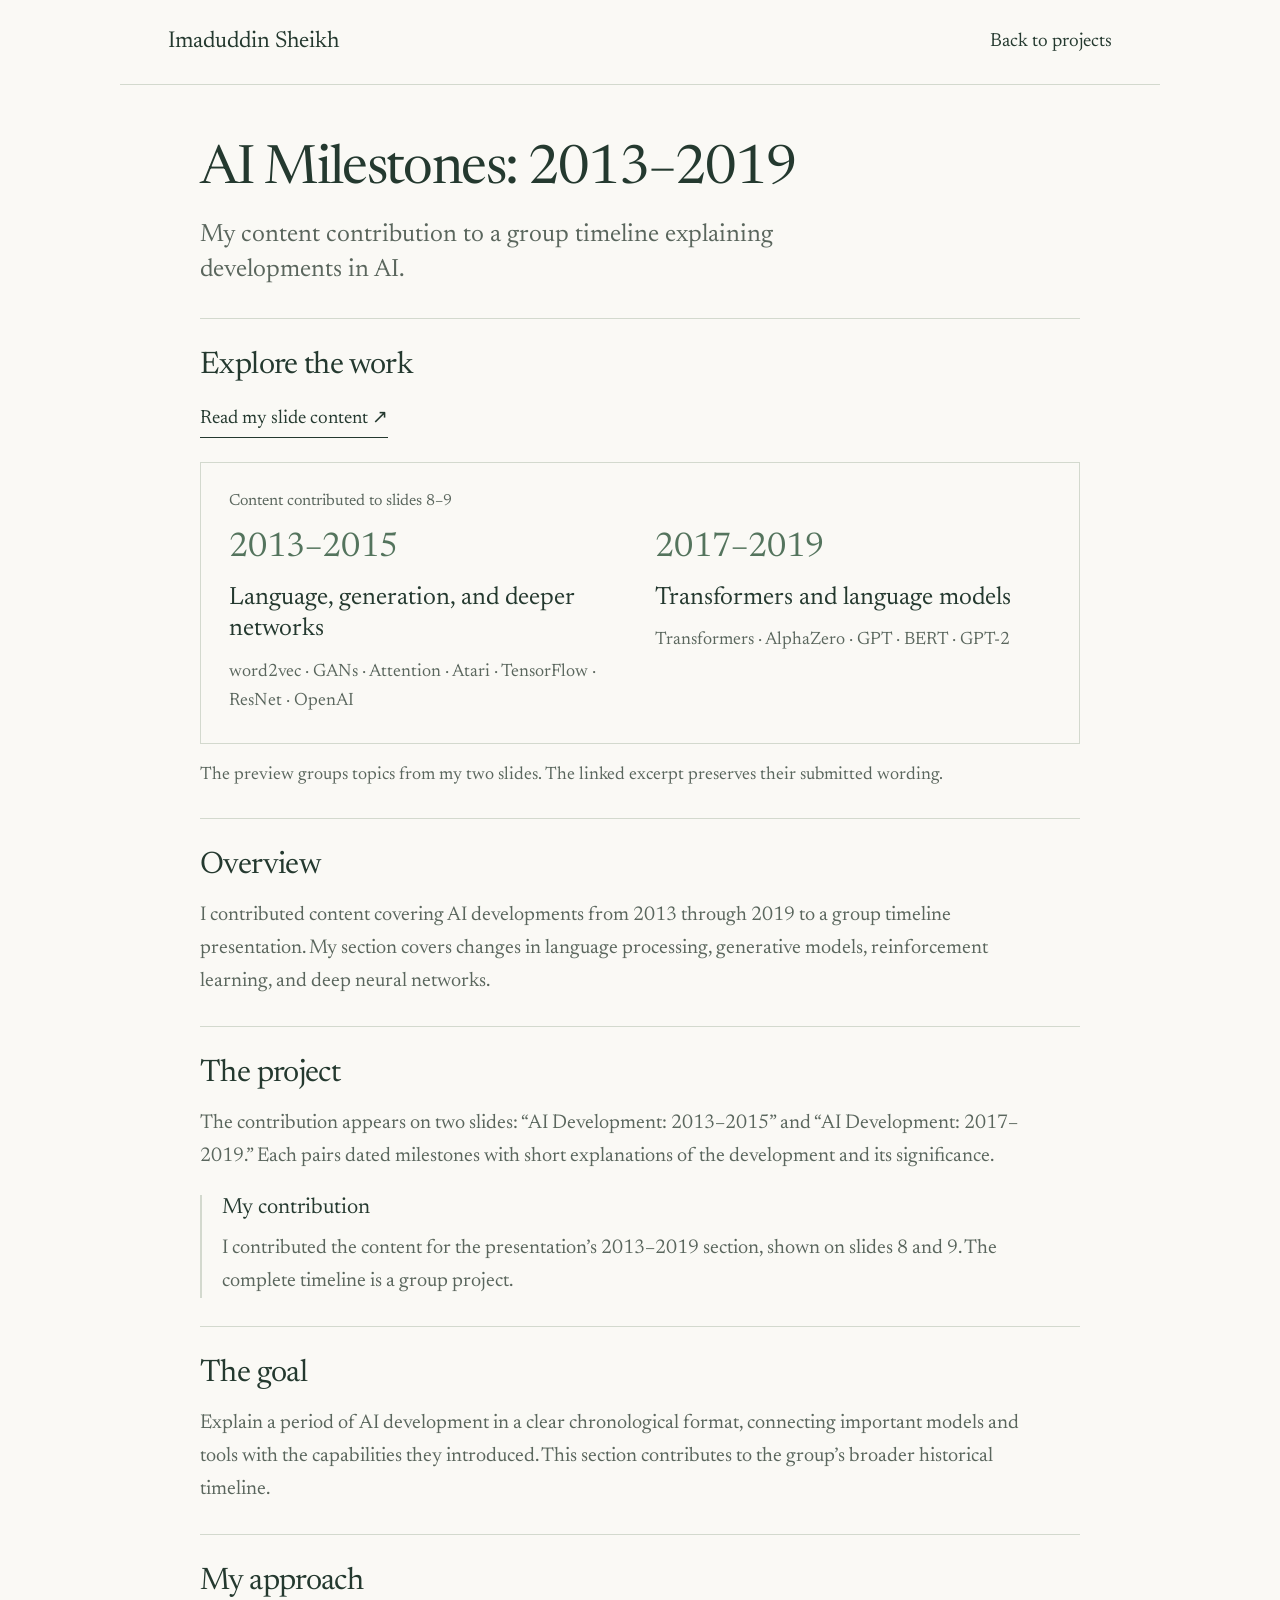
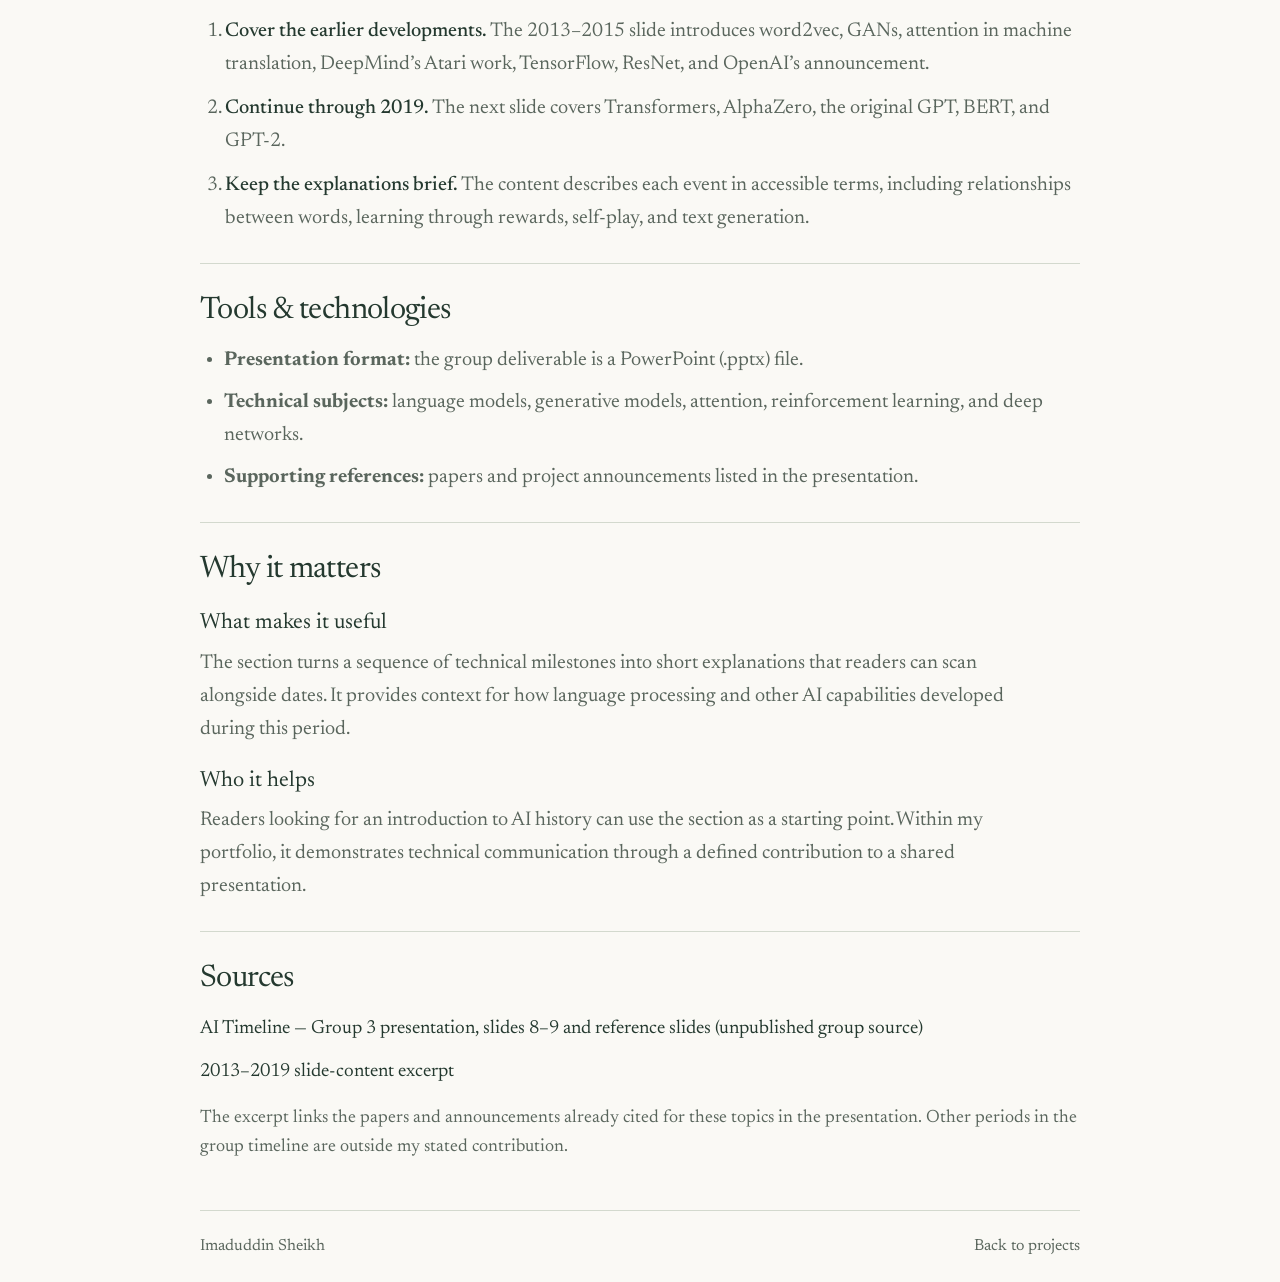
==== ai-milestones-2013-2019.html @ 07c43ec7 "Add AI milestone and leadership assessment portfolio projects" ====
<!doctype html><html lang="en"><head><meta charset="utf-8"><meta name="viewport" content="width=device-width,initial-scale=1"><title>AI Milestones: 2013–2019 — Imaduddin Sheikh</title><link rel="icon" href="assets/favicon.svg"><link rel="stylesheet" href="assets/styles.css"><link rel="stylesheet" href="assets/project.css"><link rel="stylesheet" href="assets/artifact-exhibits.css"></head><body><a class="skip" href="#main">Skip to content</a><header class="detail-header"><a class="portfolio-name" href="index.html">Imaduddin Sheikh</a><a href="index.html#work">Back to projects</a></header><div class="detail-wrap"><main id="main"><div class="detail-hero"><h1>AI Milestones: 2013–2019</h1><p class="artifact-summary">My content contribution to a group timeline explaining developments in AI.</p></div><section class="detail-section"><h2>Explore the work</h2><div class="case-links"><a href="ai-milestones-excerpt.html">Read my slide content ↗</a></div><div class="work-exhibit"><p class="exhibit-label">Content contributed to slides 8–9</p><div class="era-grid"><div><p class="era">2013–2015</p><h3>Language, generation, and deeper networks</h3><p>word2vec · GANs · Attention · Atari · TensorFlow · ResNet · OpenAI</p></div><div><p class="era">2017–2019</p><h3>Transformers and language models</h3><p>Transformers · AlphaZero · GPT · BERT · GPT-2</p></div></div></div><p class="case-note">The preview groups topics from my two slides. The linked excerpt preserves their submitted wording.</p></section>
<section class="detail-section"><h2>Overview</h2><p class="placeholder-copy">I contributed content covering AI developments from 2013 through 2019 to a group timeline presentation. My section covers changes in language processing, generative models, reinforcement learning, and deep neural networks.</p></section>
<section class="detail-section"><h2>The project</h2><p class="placeholder-copy">The contribution appears on two slides: “AI Development: 2013–2015” and “AI Development: 2017–2019.” Each pairs dated milestones with short explanations of the development and its significance.</p><div class="personal-contribution"><h3>My contribution</h3><p class="placeholder-copy">I contributed the content for the presentation’s 2013–2019 section, shown on slides 8 and 9. The complete timeline is a group project.</p></div></section>
<section class="detail-section"><h2>The goal</h2><p class="placeholder-copy">Explain a period of AI development in a clear chronological format, connecting important models and tools with the capabilities they introduced. This section contributes to the group’s broader historical timeline.</p></section>
<section class="detail-section"><h2>My approach</h2><ol class="process-list"><li><strong>Cover the earlier developments.</strong> The 2013–2015 slide introduces word2vec, GANs, attention in machine translation, DeepMind’s Atari work, TensorFlow, ResNet, and OpenAI’s announcement.</li><li><strong>Continue through 2019.</strong> The next slide covers Transformers, AlphaZero, the original GPT, BERT, and GPT-2.</li><li><strong>Keep the explanations brief.</strong> The content describes each event in accessible terms, including relationships between words, learning through rewards, self-play, and text generation.</li></ol></section>
<section class="detail-section"><h2>Tools &amp; technologies</h2><ul class="case-list"><li><strong>Presentation format:</strong> the group deliverable is a PowerPoint (.pptx) file.</li><li><strong>Technical subjects:</strong> language models, generative models, attention, reinforcement learning, and deep networks.</li><li><strong>Supporting references:</strong> papers and project announcements listed in the presentation.</li></ul></section>
<section class="detail-section"><h2>Why it matters</h2><h3>What makes it useful</h3><p class="placeholder-copy">The section turns a sequence of technical milestones into short explanations that readers can scan alongside dates. It provides context for how language processing and other AI capabilities developed during this period.</p><h3>Who it helps</h3><p class="placeholder-copy">Readers looking for an introduction to AI history can use the section as a starting point. Within my portfolio, it demonstrates technical communication through a defined contribution to a shared presentation.</p></section>
<section class="detail-section"><h2>Sources</h2><ul class="case-sources"><li>AI Timeline — Group 3 presentation, slides 8–9 and reference slides (unpublished group source)</li><li><a href="ai-milestones-excerpt.html">2013–2019 slide-content excerpt</a></li></ul><p class="case-note">The excerpt links the papers and announcements already cited for these topics in the presentation. Other periods in the group timeline are outside my stated contribution.</p></section>
</main><footer class="detail-footer"><span>Imaduddin Sheikh</span><a href="index.html#work">Back to projects</a></footer></div></body></html>
---- assets/styles.css ----
@font-face{font-family:Newsreader;src:url(fonts/newsreader.ttf) format('truetype');font-style:normal;font-weight:200 800;font-display:swap}@font-face{font-family:Newsreader;src:url(fonts/newsreader-italic.ttf) format('truetype');font-style:italic;font-weight:200 800;font-display:swap}
:root{--paper:#faf9f5;--ink:#24392f;--muted:#5a665d;--accent:#54745d;--rule:#d3d9ce;--space:24px;--heading:40px;--body:19px}*{box-sizing:border-box}html{scroll-behavior:smooth;scroll-padding-top:100px}body{margin:0;background:var(--paper);color:var(--ink);font:400 var(--body)/1.55 Newsreader,Georgia,serif;font-optical-sizing:auto}h1,h2,h3,h4,p{margin:0}h1,h2,h3,h4{font-weight:400}a{color:inherit;text-decoration:none}a:hover{color:var(--accent)}a:focus-visible{outline:2px solid var(--accent);outline-offset:7px}.wrap{max-width:1120px;padding:0 48px;margin:auto}.skip{position:fixed;left:12px;top:-80px}.skip:focus{top:12px;background:var(--paper);z-index:5;padding:10px}.site-nav{position:sticky;top:0;z-index:3;background:var(--paper)}nav{max-width:1024px;margin:auto;display:flex;justify-content:center;gap:37px;border-bottom:1px solid var(--rule);padding:22px 0 20px;font-size:18px;line-height:1.4}nav a{border-bottom:1px solid transparent;padding:2px 0}nav a:hover{border-color:var(--accent)}.intro{text-align:center;padding:62px 0 58px}.intro h1{font-size:66px;line-height:1;letter-spacing:-.04em}.intro h1 em{color:var(--accent)}.intro .profession{font-size:21px;color:var(--muted);margin-top:17px}.intro .lead{font-size:29px;line-height:1.4;letter-spacing:-.012em;max-width:680px;margin:25px auto 0}.section{border-top:1px solid var(--rule);padding:42px 0 48px}.section h2{font-size:var(--heading);line-height:1.1;letter-spacing:-.025em;text-align:center}.focus-grid{list-style:none;display:grid;grid-template-columns:repeat(5,minmax(0,1fr));gap:28px;margin:32px 0 0;padding:0}.focus{text-align:center;min-width:0}.focus svg{display:block;width:104px;height:89px;margin:0 auto 18px}.focus h3{font-size:22px;line-height:1.2;letter-spacing:-.015em;margin-bottom:10px}.focus p{font-size:17px;line-height:1.5;color:var(--muted)}.section-heading{display:flex;align-items:baseline;justify-content:space-between;gap:24px;max-width:880px;margin:0 auto 28px}.section-heading h2{text-align:left}.resume-link{font-size:18px;border-bottom:1px solid var(--ink);padding-bottom:3px;white-space:nowrap}.employers{max-width:880px;margin:auto}.employer+.employer{border-top:1px solid var(--rule);margin-top:30px;padding-top:28px}.employer-header{display:flex;align-items:baseline;justify-content:space-between;gap:22px;margin-bottom:17px}.employer-header h3{font-size:26px;line-height:1.2;letter-spacing:-.015em}.location{font-size:17px;color:var(--muted)}.position{padding:0 0 0 18px;border-left:1px solid var(--rule)}.position+.position{margin-top:22px}.position-heading{display:flex;justify-content:space-between;gap:24px;align-items:baseline}.position h4{font-size:21px;line-height:1.3}.dates{font-size:17px;color:var(--muted);white-space:nowrap}.summary{font-size:19px;line-height:1.6;color:var(--muted);margin-top:9px;max-width:760px}.project-list{list-style:none;margin:30px auto 0;padding:0;max-width:880px;display:grid;grid-template-columns:1fr 1fr;gap:0 40px}.project{display:flex;align-items:baseline;justify-content:space-between;gap:20px;padding:20px 0;border-bottom:1px solid var(--rule)}.project h3{font-size:23px}.status{font-size:16px;color:var(--muted);white-space:nowrap}.education-grid{display:grid;grid-template-columns:1fr 1fr;gap:48px;max-width:880px;margin:30px auto 0}.education-entry{min-width:0}.education-entry h3{font-size:24px;line-height:1.25;letter-spacing:-.015em}.degree{font-size:20px;line-height:1.45;margin-top:10px}.specialization{font-size:18px;color:var(--muted);margin-top:3px}.education-meta{font-size:17px;color:var(--muted);line-height:1.5;margin-top:14px}.contact-row{display:flex;justify-content:center;gap:76px;margin-top:35px}.contact-link{display:flex;flex-direction:column;align-items:center;gap:17px;min-width:82px}.contact-link svg{width:64px;height:64px;display:block}.contact-link span{font-size:20px;line-height:1.2}.contact-link:hover span{text-decoration:underline;text-underline-offset:5px}footer{display:flex;justify-content:space-between;align-items:center;gap:24px;padding:23px 0;border-top:1px solid var(--rule);font-size:16px;color:var(--muted)}
@media(max-width:1000px) and (min-width:601px){.focus-grid{grid-template-columns:repeat(6,minmax(0,1fr));gap:30px}.focus{grid-column:span 2}.focus:nth-child(4){grid-column:2/span 2}.focus:nth-child(5){grid-column:4/span 2}}
@media(max-width:760px){:root{--heading:35px;--body:18px}.wrap{padding:0 24px}nav{margin:0 24px;gap:12px 22px;flex-wrap:wrap;padding:17px 0;font-size:17px}.intro{padding:40px 0}.intro h1{font-size:52px}.intro .profession{font-size:20px}.intro .lead{font-size:25px;max-width:540px}.section{padding:34px 0 39px}.section-heading{gap:18px;margin-bottom:27px}.resume-link{font-size:17px}.employer-header{display:block;margin-bottom:15px}.employer-header h3{font-size:24px}.location{margin-top:5px}.position-heading{display:block}.dates{margin-top:5px;white-space:normal}.summary{font-size:18px}.project-list{column-gap:25px}.project h3{font-size:21px}.education-grid{gap:30px}.education-entry h3{font-size:23px}.degree{font-size:19px}footer{font-size:15px}}
@media(max-width:600px){html{scroll-padding-top:120px}.focus-grid{grid-template-columns:1fr;gap:27px;margin-top:29px}.focus{display:grid;grid-template-columns:85px minmax(0,1fr);column-gap:18px;text-align:left}.focus svg{width:85px;height:80px;grid-row:span 2;margin:0}.focus h3{margin-bottom:6px}.focus p{font-size:17px}.project-list{grid-template-columns:1fr}.education-grid{grid-template-columns:1fr;gap:26px}.education-entry+.education-entry{border-top:1px solid var(--rule);padding-top:25px}.contact-row{gap:28px}.contact-link{min-width:68px}.contact-link svg{width:54px;height:54px}.contact-link span{font-size:18px}.intro h1 em{display:block}.intro h1{font-size:54px}.section-heading{align-items:center}.position{padding-left:13px}}
@media(prefers-reduced-motion:reduce){html{scroll-behavior:auto}}
.section-heading{display:block;text-align:center}.section-heading h2{text-align:center}.resume-link{display:inline-block;margin-top:16px}

/* Reusable case studies follow the same portfolio typography and surface. */
.template-header .wrap{display:flex;align-items:center;justify-content:space-between;gap:24px;padding-top:23px;padding-bottom:23px;border-bottom:1px solid var(--rule)}.template-header a{font-size:19px}.template-header .brand{font-size:23px}.template-main{max-width:880px;margin:auto;padding:52px 0 65px}.template-main h1{font-size:52px;font-weight:400;line-height:1.1;letter-spacing:-.03em;margin-bottom:27px}.template-notice{padding:22px;border:1px solid var(--rule);font-size:19px;line-height:1.6;margin-bottom:32px}.template-section{border-top:1px solid var(--rule);padding:25px 0}.template-section h2{font-size:28px;line-height:1.2;letter-spacing:-.02em;margin-bottom:13px}.template-section p{font-size:19px;line-height:1.65;color:var(--muted)}.template-section a{text-decoration:underline;text-underline-offset:4px}.template-footer p{margin:0}.template-footer a{font-size:17px}
@media(max-width:760px){.template-header .wrap{flex-wrap:wrap;gap:15px}.template-header .brand{font-size:22px}.template-header a{font-size:17px}.template-main{padding:35px 0 45px}.template-main h1{font-size:43px}.template-section h2{font-size:26px}.template-section p,.template-notice{font-size:18px}}
@media print{.site-nav,.skip,footer{display:none}body{background:white;color:black}.wrap{max-width:none;padding:0}.intro{padding:0 0 25px}.section{padding:25px 0}.position,.education-entry,.project{break-inside:avoid}}
---- assets/project.css ----
.prototype-context{font-size:17px;line-height:1.5;color:var(--muted);text-align:center;margin:17px 0 31px}.artifact-feature{max-width:880px;margin:40px auto 0;display:grid;grid-template-columns:300px minmax(0,1fr);gap:34px;align-items:start;padding:0 0 30px;border-bottom:1px solid var(--rule)}.artifact-thumbnail{display:block;border:1px dashed #a8b5a1;color:var(--accent)}.artifact-thumbnail svg{display:block;width:100%;height:auto}.artifact-thumbnail:hover{border-style:solid}.prototype-status{font-size:16px;line-height:1.5;color:var(--muted);margin-bottom:11px}.artifact-teaser h3{font-size:28px;line-height:1.15;margin-bottom:13px}.artifact-summary{font-size:20px;line-height:1.55;color:var(--muted)}.project-link{display:inline-block;font-size:19px;line-height:1.4;padding-bottom:3px;border-bottom:1px solid var(--ink);margin-top:18px}.project-link:hover{text-decoration:none;border-color:var(--accent)}.project-list{margin-top:9px}.detail-header{max-width:1040px;margin:auto;padding:24px 48px;border-bottom:1px solid var(--rule);display:flex;justify-content:space-between;gap:25px;align-items:center;font-size:19px}.detail-header .portfolio-name{font-size:23px}.detail-wrap{max-width:976px;margin:auto;padding:0 48px}.detail-hero{padding:46px 0 30px}.detail-hero h1{font-size:54px;font-weight:400;line-height:1.1;letter-spacing:-.03em;margin:10px 0 18px}.detail-hero .artifact-summary{font-size:25px;max-width:700px;line-height:1.4}.placeholder-notice{padding:18px 22px;border:1px solid var(--rule);font-size:18px;line-height:1.6;color:var(--muted);margin-bottom:28px}.detail-section{padding:28px 0;border-top:1px solid var(--rule)}.detail-section h2{font-size:31px;font-weight:400;line-height:1.2;letter-spacing:-.02em;margin-bottom:15px;text-align:left}.detail-section h3{font-size:22px;line-height:1.25;margin:22px 0 9px}.placeholder-copy{font-size:20px;line-height:1.65;color:var(--muted);max-width:75ch}.deliverable-preview{border:1px dashed #a8b5a1;color:var(--accent);margin:18px 0 19px}.deliverable-preview svg{display:block;width:100%;height:230px}.deliverable-actions{display:flex;flex-wrap:wrap;align-items:center;gap:15px}.deliverable-actions button{font:400 18px/1.3 Newsreader,Georgia,serif;color:var(--muted);background:var(--paper);border:1px solid var(--rule);padding:12px 17px}.deliverable-actions span{font-size:17px;color:var(--muted)}.process-list{margin:0;padding-left:25px;font-size:20px;line-height:1.65;color:var(--muted)}.process-list li+li{margin-top:11px}.tool-placeholders{display:flex;gap:10px;flex-wrap:wrap;list-style:none;padding:0;margin:0}.tool-placeholders li{border-bottom:1px solid var(--rule);padding:3px 0;font-size:19px;color:var(--muted);margin-right:18px}.detail-footer{margin-top:20px}.prototype-status strong{font-weight:500;color:var(--ink)}@media(max-width:760px){.artifact-feature{grid-template-columns:1fr;gap:23px}.artifact-thumbnail{max-width:420px;width:100%;margin:auto}.artifact-teaser h3{font-size:26px}.artifact-summary{font-size:19px}.detail-header{padding:20px 24px;flex-wrap:wrap;gap:14px;font-size:17px}.detail-header .portfolio-name{font-size:21px}.detail-wrap{padding:0 24px}.detail-hero{padding:33px 0 26px}.detail-hero h1{font-size:43px}.detail-hero .artifact-summary{font-size:23px}.detail-section h2{font-size:28px}.placeholder-copy,.process-list{font-size:19px}.deliverable-preview svg{height:200px}.prototype-context{font-size:16px}}
.artifact-thumbnail img{display:block;width:100%;height:auto}.deliverable-preview img{display:block;width:100%;height:auto}.deliverable-preview{border:1px solid var(--rule)}.case-links{display:flex;flex-wrap:wrap;gap:20px;align-items:center;margin:20px 0}.case-links a{font-size:19px;border-bottom:1px solid var(--ink);padding-bottom:3px}.case-links a:hover{text-decoration:none}.case-note{font-size:18px;line-height:1.6;color:var(--muted);margin-top:17px}.case-list{padding-left:24px;font-size:20px;line-height:1.65;color:var(--muted);margin:0}.case-list li+li{margin-top:9px}.process-list strong{color:var(--ink);font-weight:500}.personal-contribution{margin-top:22px;padding-left:20px;border-left:2px solid var(--rule)}.personal-contribution h3{margin-top:0}.case-sources{list-style:none;margin:0;padding:0;font-size:19px;line-height:1.65}.case-sources li+li{margin-top:12px}.draft-label{font-size:16px;color:var(--muted);text-align:center;margin:18px 0 30px}
@media(max-width:760px){.case-list,.case-sources{font-size:19px}.case-links{gap:15px}.case-note{font-size:17px}}
---- assets/artifact-exhibits.css ----
.work-exhibit{border:1px solid var(--rule);padding:26px 28px;margin-top:24px}.exhibit-label{font-size:16px;line-height:1.5;color:var(--muted);margin-bottom:17px}.era-grid{display:grid;grid-template-columns:1fr 1fr;gap:30px}.era{font-size:34px;line-height:1.1;color:var(--accent);margin-bottom:16px}.work-exhibit h3{font-size:25px;line-height:1.25;margin:0 0 12px}.era-grid p:last-child{font-size:18px;line-height:1.65;color:var(--muted)}.work-exhibit blockquote{font-size:22px;line-height:1.65;color:var(--muted);margin:0 0 20px}.submitted-content{font-size:20px;line-height:1.6;color:var(--muted)}.submitted-content p{margin-bottom:10px}@media(max-width:600px){.work-exhibit{padding:22px 20px}.era-grid{grid-template-columns:1fr;gap:24px}.era-grid>div+div{border-top:1px solid var(--rule);padding-top:24px}.work-exhibit blockquote{font-size:20px}.work-exhibit h3{font-size:23px}}
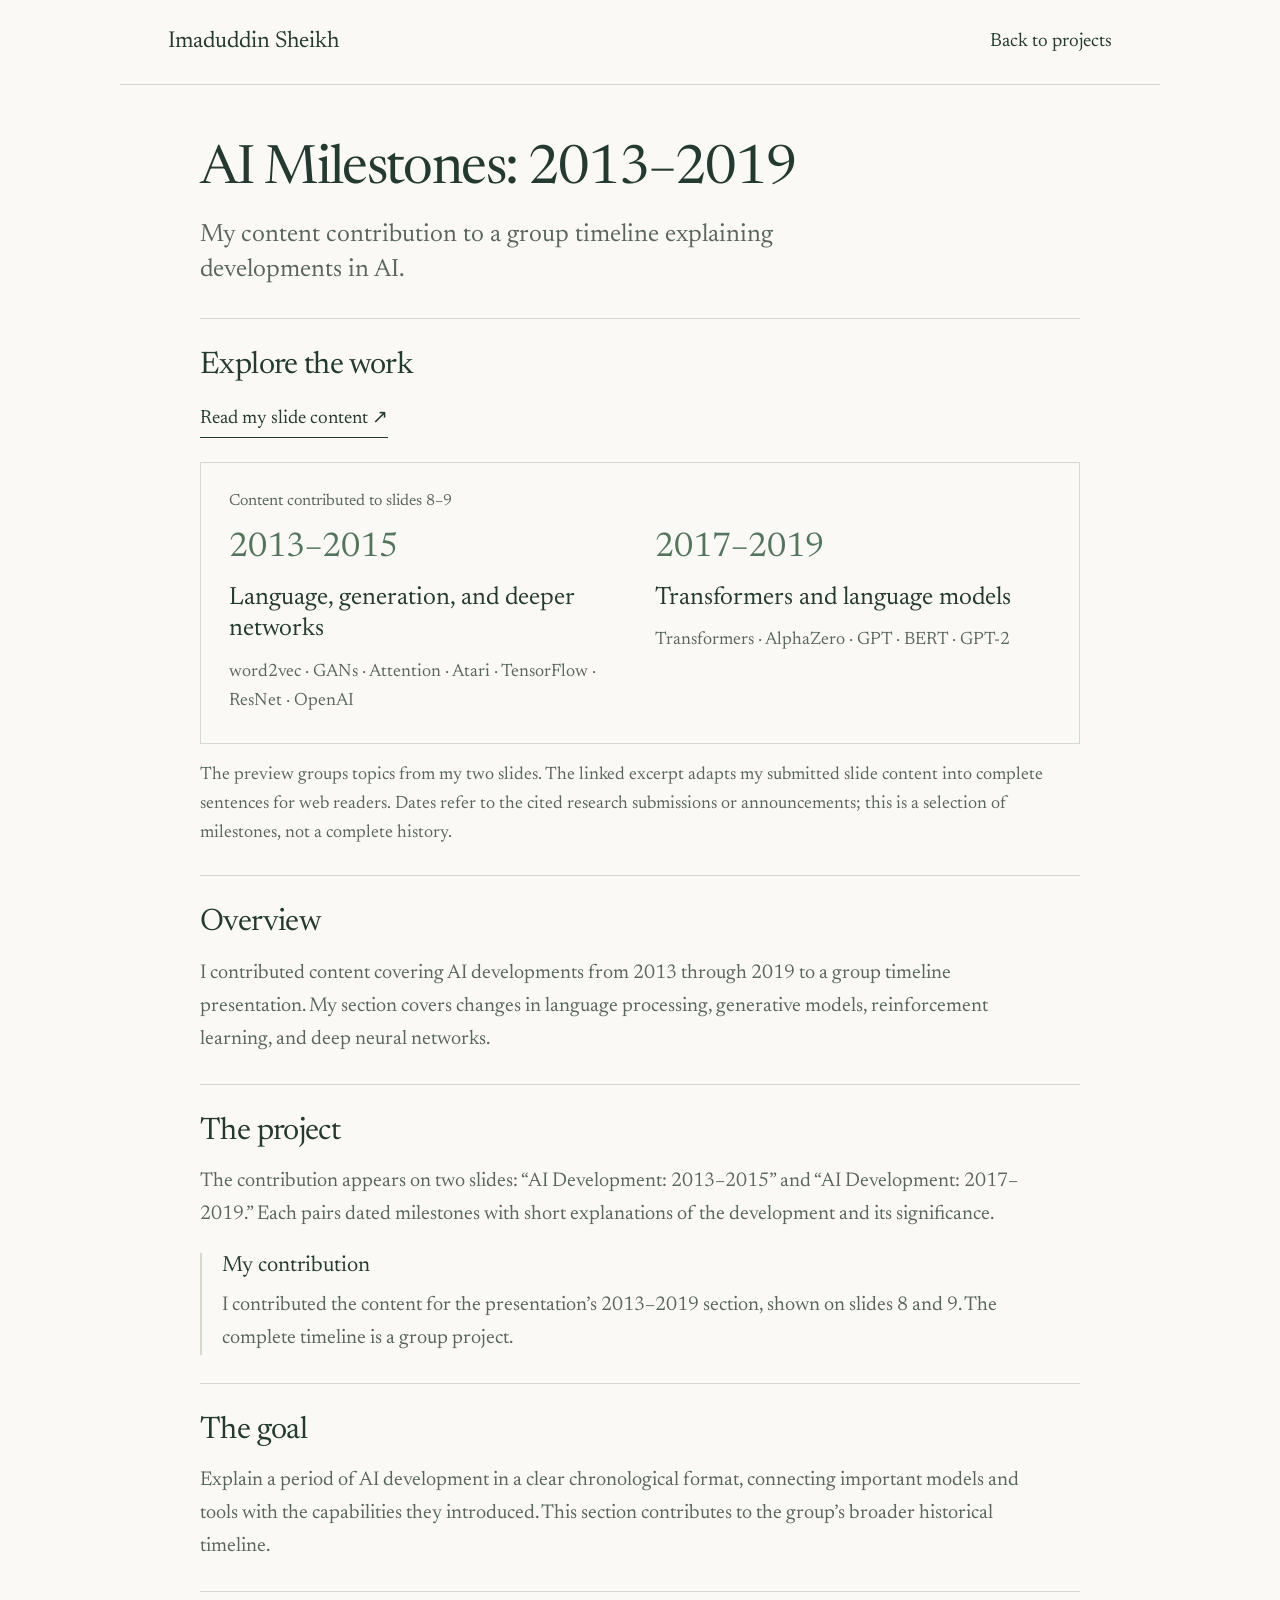
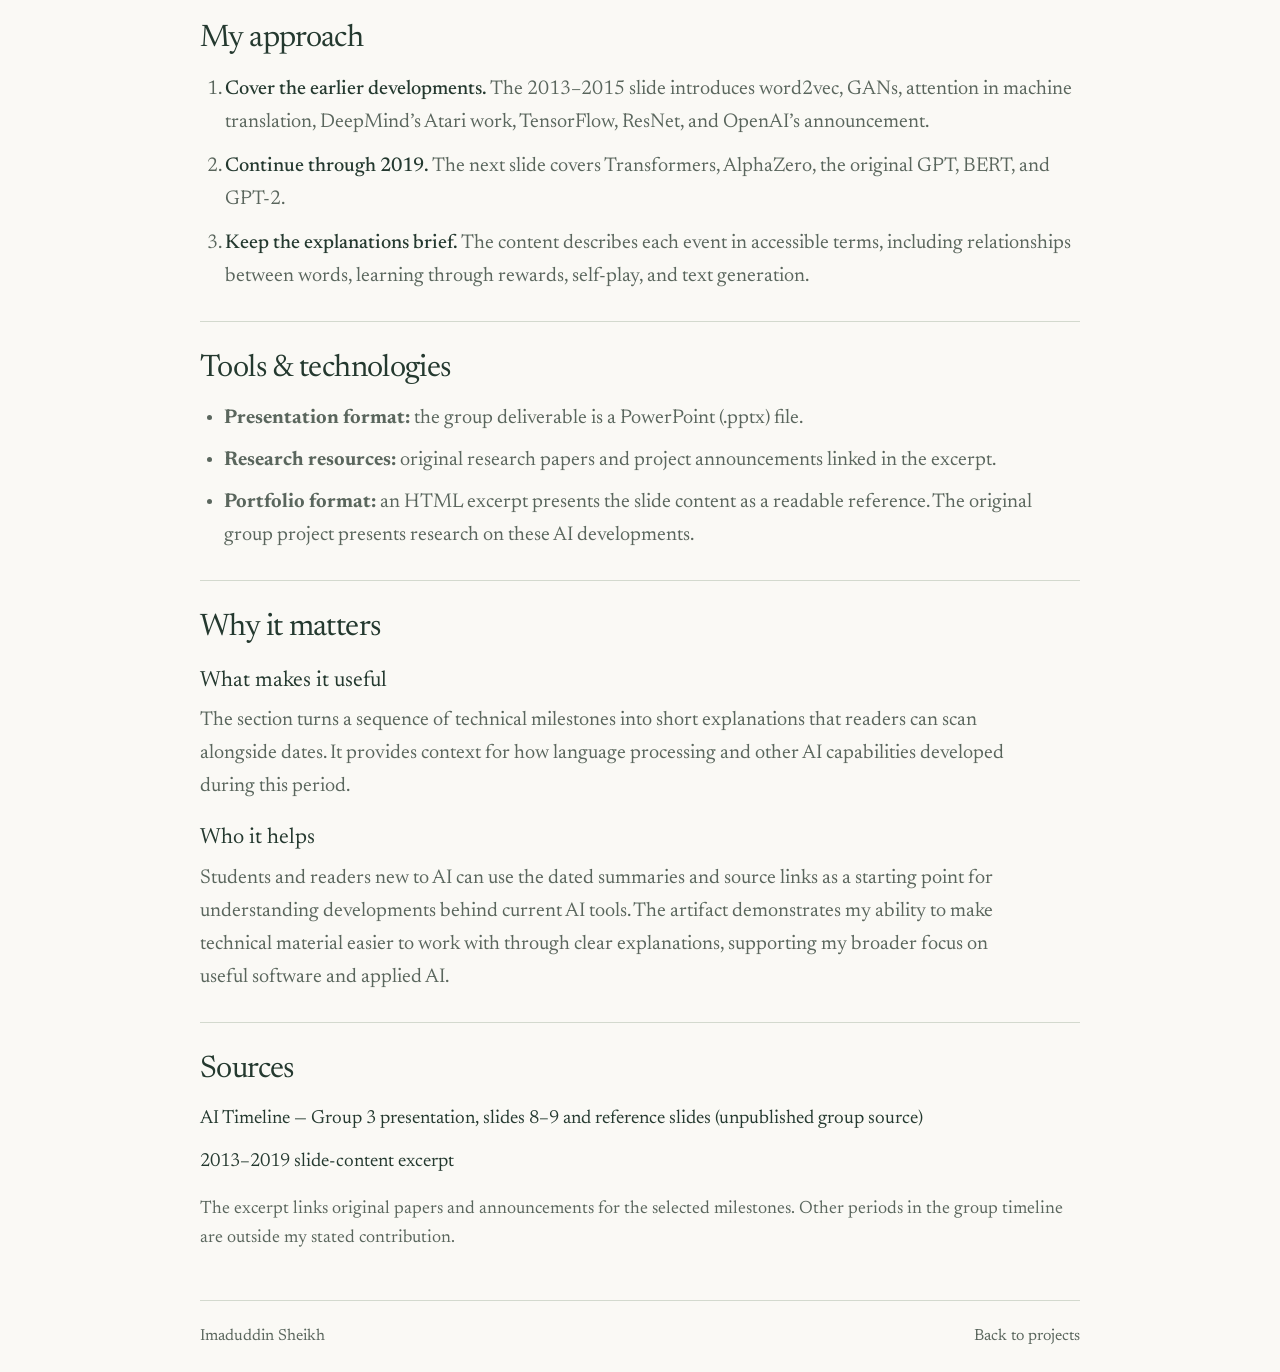
==== commit fac206be: "Add AI Milestones portfolio artifact with clear group attribution" ====
--- a/ai-milestones-2013-2019.html
+++ b/ai-milestones-2013-2019.html
@@ -1,9 +1,9 @@
-<!doctype html><html lang="en"><head><meta charset="utf-8"><meta name="viewport" content="width=device-width,initial-scale=1"><title>AI Milestones: 2013–2019 — Imaduddin Sheikh</title><link rel="icon" href="assets/favicon.svg"><link rel="stylesheet" href="assets/styles.css"><link rel="stylesheet" href="assets/project.css"><link rel="stylesheet" href="assets/artifact-exhibits.css"></head><body><a class="skip" href="#main">Skip to content</a><header class="detail-header"><a class="portfolio-name" href="index.html">Imaduddin Sheikh</a><a href="index.html#work">Back to projects</a></header><div class="detail-wrap"><main id="main"><div class="detail-hero"><h1>AI Milestones: 2013–2019</h1><p class="artifact-summary">My content contribution to a group timeline explaining developments in AI.</p></div><section class="detail-section"><h2>Explore the work</h2><div class="case-links"><a href="ai-milestones-excerpt.html">Read my slide content ↗</a></div><div class="work-exhibit"><p class="exhibit-label">Content contributed to slides 8–9</p><div class="era-grid"><div><p class="era">2013–2015</p><h3>Language, generation, and deeper networks</h3><p>word2vec · GANs · Attention · Atari · TensorFlow · ResNet · OpenAI</p></div><div><p class="era">2017–2019</p><h3>Transformers and language models</h3><p>Transformers · AlphaZero · GPT · BERT · GPT-2</p></div></div></div><p class="case-note">The preview groups topics from my two slides. The linked excerpt preserves their submitted wording.</p></section>
+<!doctype html><html lang="en"><head><meta charset="utf-8"><meta name="viewport" content="width=device-width,initial-scale=1"><title>AI Milestones: 2013–2019 — Imaduddin Sheikh</title><link rel="icon" href="assets/favicon.svg"><link rel="stylesheet" href="assets/styles.css"><link rel="stylesheet" href="assets/project.css"><link rel="stylesheet" href="assets/artifact-exhibits.css"></head><body><a class="skip" href="#main">Skip to content</a><header class="detail-header"><a class="portfolio-name" href="https://isheikh8492.github.io/">Imaduddin Sheikh</a><a href="https://isheikh8492.github.io/#work">Back to projects</a></header><div class="detail-wrap"><main id="main"><div class="detail-hero"><h1>AI Milestones: 2013–2019</h1><p class="artifact-summary">My content contribution to a group timeline explaining developments in AI.</p></div><section class="detail-section"><h2>Explore the work</h2><div class="case-links"><a href="ai-milestones-excerpt.html">Read my slide content ↗</a></div><div class="work-exhibit"><p class="exhibit-label">Content contributed to slides 8–9</p><div class="era-grid"><div><p class="era">2013–2015</p><h3>Language, generation, and deeper networks</h3><p>word2vec · GANs · Attention · Atari · TensorFlow · ResNet · OpenAI</p></div><div><p class="era">2017–2019</p><h3>Transformers and language models</h3><p>Transformers · AlphaZero · GPT · BERT · GPT-2</p></div></div></div><p class="case-note">The preview groups topics from my two slides. The linked excerpt adapts my submitted slide content into complete sentences for web readers. Dates refer to the cited research submissions or announcements; this is a selection of milestones, not a complete history.</p></section>
 <section class="detail-section"><h2>Overview</h2><p class="placeholder-copy">I contributed content covering AI developments from 2013 through 2019 to a group timeline presentation. My section covers changes in language processing, generative models, reinforcement learning, and deep neural networks.</p></section>
 <section class="detail-section"><h2>The project</h2><p class="placeholder-copy">The contribution appears on two slides: “AI Development: 2013–2015” and “AI Development: 2017–2019.” Each pairs dated milestones with short explanations of the development and its significance.</p><div class="personal-contribution"><h3>My contribution</h3><p class="placeholder-copy">I contributed the content for the presentation’s 2013–2019 section, shown on slides 8 and 9. The complete timeline is a group project.</p></div></section>
 <section class="detail-section"><h2>The goal</h2><p class="placeholder-copy">Explain a period of AI development in a clear chronological format, connecting important models and tools with the capabilities they introduced. This section contributes to the group’s broader historical timeline.</p></section>
 <section class="detail-section"><h2>My approach</h2><ol class="process-list"><li><strong>Cover the earlier developments.</strong> The 2013–2015 slide introduces word2vec, GANs, attention in machine translation, DeepMind’s Atari work, TensorFlow, ResNet, and OpenAI’s announcement.</li><li><strong>Continue through 2019.</strong> The next slide covers Transformers, AlphaZero, the original GPT, BERT, and GPT-2.</li><li><strong>Keep the explanations brief.</strong> The content describes each event in accessible terms, including relationships between words, learning through rewards, self-play, and text generation.</li></ol></section>
-<section class="detail-section"><h2>Tools &amp; technologies</h2><ul class="case-list"><li><strong>Presentation format:</strong> the group deliverable is a PowerPoint (.pptx) file.</li><li><strong>Technical subjects:</strong> language models, generative models, attention, reinforcement learning, and deep networks.</li><li><strong>Supporting references:</strong> papers and project announcements listed in the presentation.</li></ul></section>
-<section class="detail-section"><h2>Why it matters</h2><h3>What makes it useful</h3><p class="placeholder-copy">The section turns a sequence of technical milestones into short explanations that readers can scan alongside dates. It provides context for how language processing and other AI capabilities developed during this period.</p><h3>Who it helps</h3><p class="placeholder-copy">Readers looking for an introduction to AI history can use the section as a starting point. Within my portfolio, it demonstrates technical communication through a defined contribution to a shared presentation.</p></section>
-<section class="detail-section"><h2>Sources</h2><ul class="case-sources"><li>AI Timeline — Group 3 presentation, slides 8–9 and reference slides (unpublished group source)</li><li><a href="ai-milestones-excerpt.html">2013–2019 slide-content excerpt</a></li></ul><p class="case-note">The excerpt links the papers and announcements already cited for these topics in the presentation. Other periods in the group timeline are outside my stated contribution.</p></section>
-</main><footer class="detail-footer"><span>Imaduddin Sheikh</span><a href="index.html#work">Back to projects</a></footer></div></body></html>+<section class="detail-section"><h2>Tools &amp; technologies</h2><ul class="case-list"><li><strong>Presentation format:</strong> the group deliverable is a PowerPoint (.pptx) file.</li><li><strong>Research resources:</strong> original research papers and project announcements linked in the excerpt.</li><li><strong>Portfolio format:</strong> an HTML excerpt presents the slide content as a readable reference. The original group project presents research on these AI developments.</li></ul></section>
+<section class="detail-section"><h2>Why it matters</h2><h3>What makes it useful</h3><p class="placeholder-copy">The section turns a sequence of technical milestones into short explanations that readers can scan alongside dates. It provides context for how language processing and other AI capabilities developed during this period.</p><h3>Who it helps</h3><p class="placeholder-copy">Students and readers new to AI can use the dated summaries and source links as a starting point for understanding developments behind current AI tools. The artifact demonstrates my ability to make technical material easier to work with through clear explanations, supporting my broader focus on useful software and applied AI.</p></section>
+<section class="detail-section"><h2>Sources</h2><ul class="case-sources"><li>AI Timeline — Group 3 presentation, slides 8–9 and reference slides (unpublished group source)</li><li><a href="ai-milestones-excerpt.html">2013–2019 slide-content excerpt</a></li></ul><p class="case-note">The excerpt links original papers and announcements for the selected milestones. Other periods in the group timeline are outside my stated contribution.</p></section>
+</main><footer class="detail-footer"><span>Imaduddin Sheikh</span><a href="https://isheikh8492.github.io/#work">Back to projects</a></footer></div></body></html>
--- a/assets/styles.css
+++ b/assets/styles.css
@@ -10,3 +10,7 @@
 .template-header .wrap{display:flex;align-items:center;justify-content:space-between;gap:24px;padding-top:23px;padding-bottom:23px;border-bottom:1px solid var(--rule)}.template-header a{font-size:19px}.template-header .brand{font-size:23px}.template-main{max-width:880px;margin:auto;padding:52px 0 65px}.template-main h1{font-size:52px;font-weight:400;line-height:1.1;letter-spacing:-.03em;margin-bottom:27px}.template-notice{padding:22px;border:1px solid var(--rule);font-size:19px;line-height:1.6;margin-bottom:32px}.template-section{border-top:1px solid var(--rule);padding:25px 0}.template-section h2{font-size:28px;line-height:1.2;letter-spacing:-.02em;margin-bottom:13px}.template-section p{font-size:19px;line-height:1.65;color:var(--muted)}.template-section a{text-decoration:underline;text-underline-offset:4px}.template-footer p{margin:0}.template-footer a{font-size:17px}
 @media(max-width:760px){.template-header .wrap{flex-wrap:wrap;gap:15px}.template-header .brand{font-size:22px}.template-header a{font-size:17px}.template-main{padding:35px 0 45px}.template-main h1{font-size:43px}.template-section h2{font-size:26px}.template-section p,.template-notice{font-size:18px}}
 @media print{.site-nav,.skip,footer{display:none}body{background:white;color:black}.wrap{max-width:none;padding:0}.intro{padding:0 0 25px}.section{padding:25px 0}.position,.education-entry,.project{break-inside:avoid}}
+
+/* Consolidated professional introduction. */
+.intro .intro-copy{max-width:700px;margin:40px auto 0;text-align:left;font-size:22px;line-height:1.65;color:var(--ink)}
+@media(max-width:760px){.intro .intro-copy{margin-top:32px;font-size:20px}}
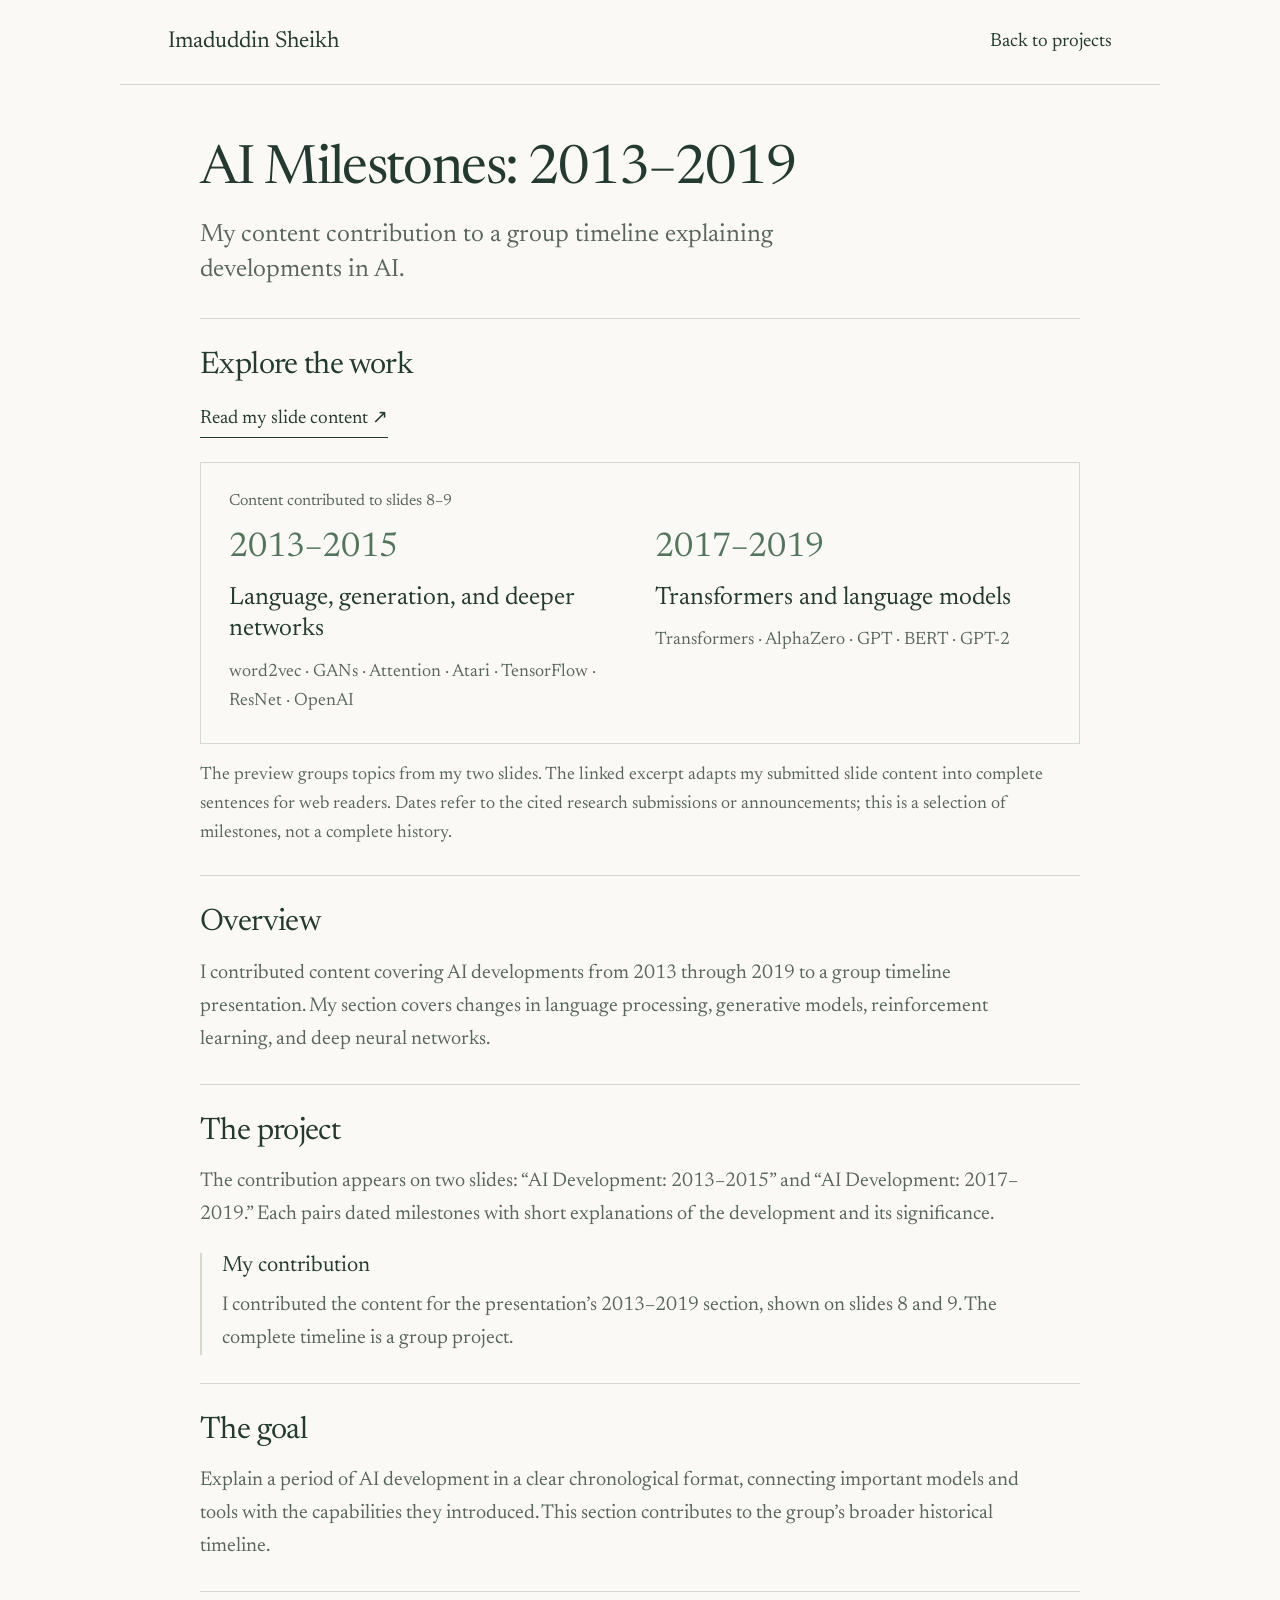
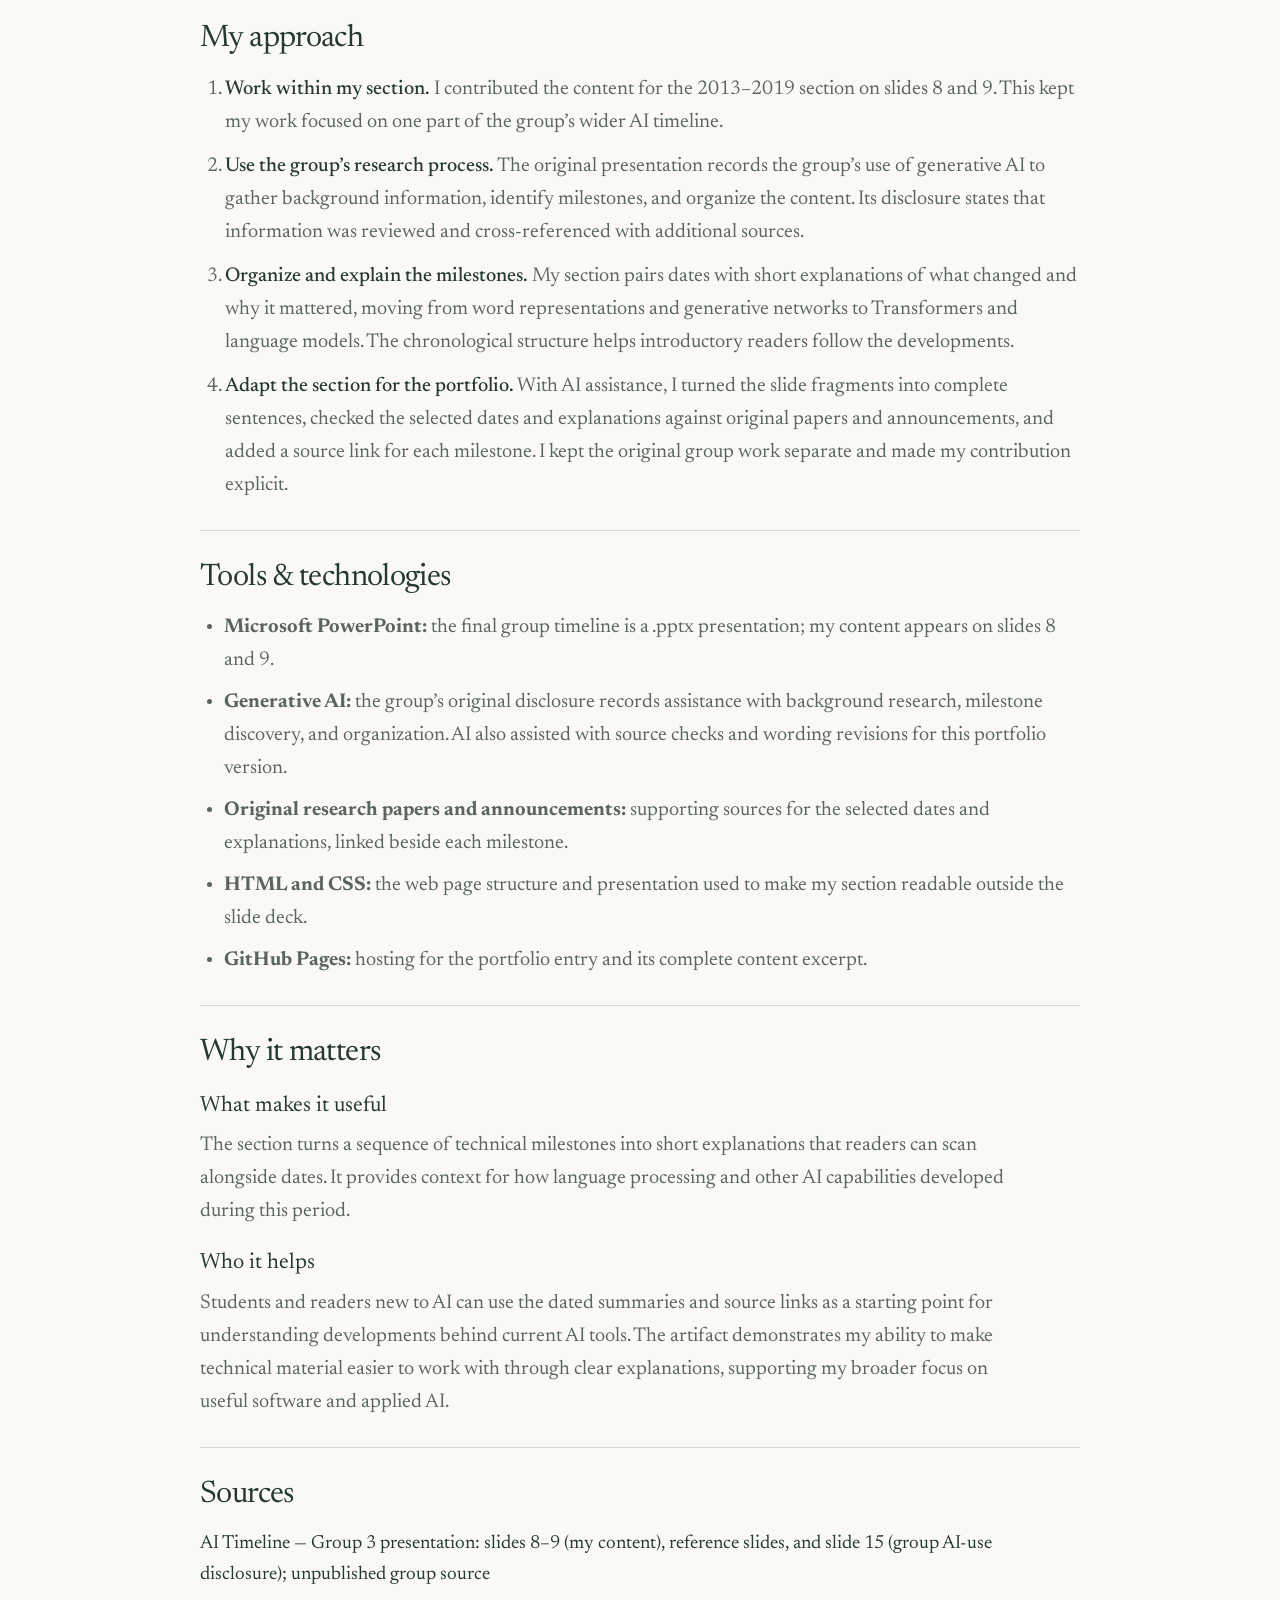
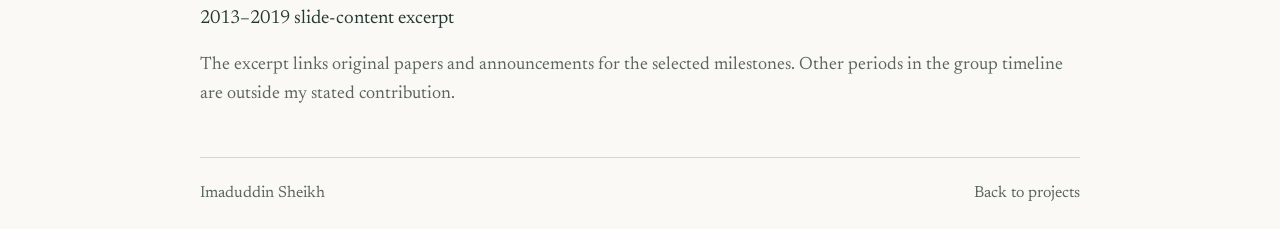
==== commit df4cbe37: "Clarify AI Milestones research process and tool roles" ====
--- a/ai-milestones-2013-2019.html
+++ b/ai-milestones-2013-2019.html
@@ -2,8 +2,8 @@
 <section class="detail-section"><h2>Overview</h2><p class="placeholder-copy">I contributed content covering AI developments from 2013 through 2019 to a group timeline presentation. My section covers changes in language processing, generative models, reinforcement learning, and deep neural networks.</p></section>
 <section class="detail-section"><h2>The project</h2><p class="placeholder-copy">The contribution appears on two slides: “AI Development: 2013–2015” and “AI Development: 2017–2019.” Each pairs dated milestones with short explanations of the development and its significance.</p><div class="personal-contribution"><h3>My contribution</h3><p class="placeholder-copy">I contributed the content for the presentation’s 2013–2019 section, shown on slides 8 and 9. The complete timeline is a group project.</p></div></section>
 <section class="detail-section"><h2>The goal</h2><p class="placeholder-copy">Explain a period of AI development in a clear chronological format, connecting important models and tools with the capabilities they introduced. This section contributes to the group’s broader historical timeline.</p></section>
-<section class="detail-section"><h2>My approach</h2><ol class="process-list"><li><strong>Cover the earlier developments.</strong> The 2013–2015 slide introduces word2vec, GANs, attention in machine translation, DeepMind’s Atari work, TensorFlow, ResNet, and OpenAI’s announcement.</li><li><strong>Continue through 2019.</strong> The next slide covers Transformers, AlphaZero, the original GPT, BERT, and GPT-2.</li><li><strong>Keep the explanations brief.</strong> The content describes each event in accessible terms, including relationships between words, learning through rewards, self-play, and text generation.</li></ol></section>
-<section class="detail-section"><h2>Tools &amp; technologies</h2><ul class="case-list"><li><strong>Presentation format:</strong> the group deliverable is a PowerPoint (.pptx) file.</li><li><strong>Research resources:</strong> original research papers and project announcements linked in the excerpt.</li><li><strong>Portfolio format:</strong> an HTML excerpt presents the slide content as a readable reference. The original group project presents research on these AI developments.</li></ul></section>
+<section class="detail-section"><h2>My approach</h2><ol class="process-list"><li><strong>Work within my section.</strong> I contributed the content for the 2013–2019 section on slides 8 and 9. This kept my work focused on one part of the group’s wider AI timeline.</li><li><strong>Use the group’s research process.</strong> The original presentation records the group’s use of generative AI to gather background information, identify milestones, and organize the content. Its disclosure states that information was reviewed and cross-referenced with additional sources.</li><li><strong>Organize and explain the milestones.</strong> My section pairs dates with short explanations of what changed and why it mattered, moving from word representations and generative networks to Transformers and language models. The chronological structure helps introductory readers follow the developments.</li><li><strong>Adapt the section for the portfolio.</strong> With AI assistance, I turned the slide fragments into complete sentences, checked the selected dates and explanations against original papers and announcements, and added a source link for each milestone. I kept the original group work separate and made my contribution explicit.</li></ol></section>
+<section class="detail-section"><h2>Tools &amp; technologies</h2><ul class="case-list"><li><strong>Microsoft PowerPoint:</strong> the final group timeline is a .pptx presentation; my content appears on slides 8 and 9.</li><li><strong>Generative AI:</strong> the group’s original disclosure records assistance with background research, milestone discovery, and organization. AI also assisted with source checks and wording revisions for this portfolio version.</li><li><strong>Original research papers and announcements:</strong> supporting sources for the selected dates and explanations, linked beside each milestone.</li><li><strong>HTML and CSS:</strong> the web page structure and presentation used to make my section readable outside the slide deck.</li><li><strong>GitHub Pages:</strong> hosting for the portfolio entry and its complete content excerpt.</li></ul></section>
 <section class="detail-section"><h2>Why it matters</h2><h3>What makes it useful</h3><p class="placeholder-copy">The section turns a sequence of technical milestones into short explanations that readers can scan alongside dates. It provides context for how language processing and other AI capabilities developed during this period.</p><h3>Who it helps</h3><p class="placeholder-copy">Students and readers new to AI can use the dated summaries and source links as a starting point for understanding developments behind current AI tools. The artifact demonstrates my ability to make technical material easier to work with through clear explanations, supporting my broader focus on useful software and applied AI.</p></section>
-<section class="detail-section"><h2>Sources</h2><ul class="case-sources"><li>AI Timeline — Group 3 presentation, slides 8–9 and reference slides (unpublished group source)</li><li><a href="ai-milestones-excerpt.html">2013–2019 slide-content excerpt</a></li></ul><p class="case-note">The excerpt links original papers and announcements for the selected milestones. Other periods in the group timeline are outside my stated contribution.</p></section>
+<section class="detail-section"><h2>Sources</h2><ul class="case-sources"><li>AI Timeline — Group 3 presentation: slides 8–9 (my content), reference slides, and slide 15 (group AI-use disclosure); unpublished group source</li><li><a href="ai-milestones-excerpt.html">2013–2019 slide-content excerpt</a></li></ul><p class="case-note">The excerpt links original papers and announcements for the selected milestones. Other periods in the group timeline are outside my stated contribution.</p></section>
 </main><footer class="detail-footer"><span>Imaduddin Sheikh</span><a href="https://isheikh8492.github.io/#work">Back to projects</a></footer></div></body></html>
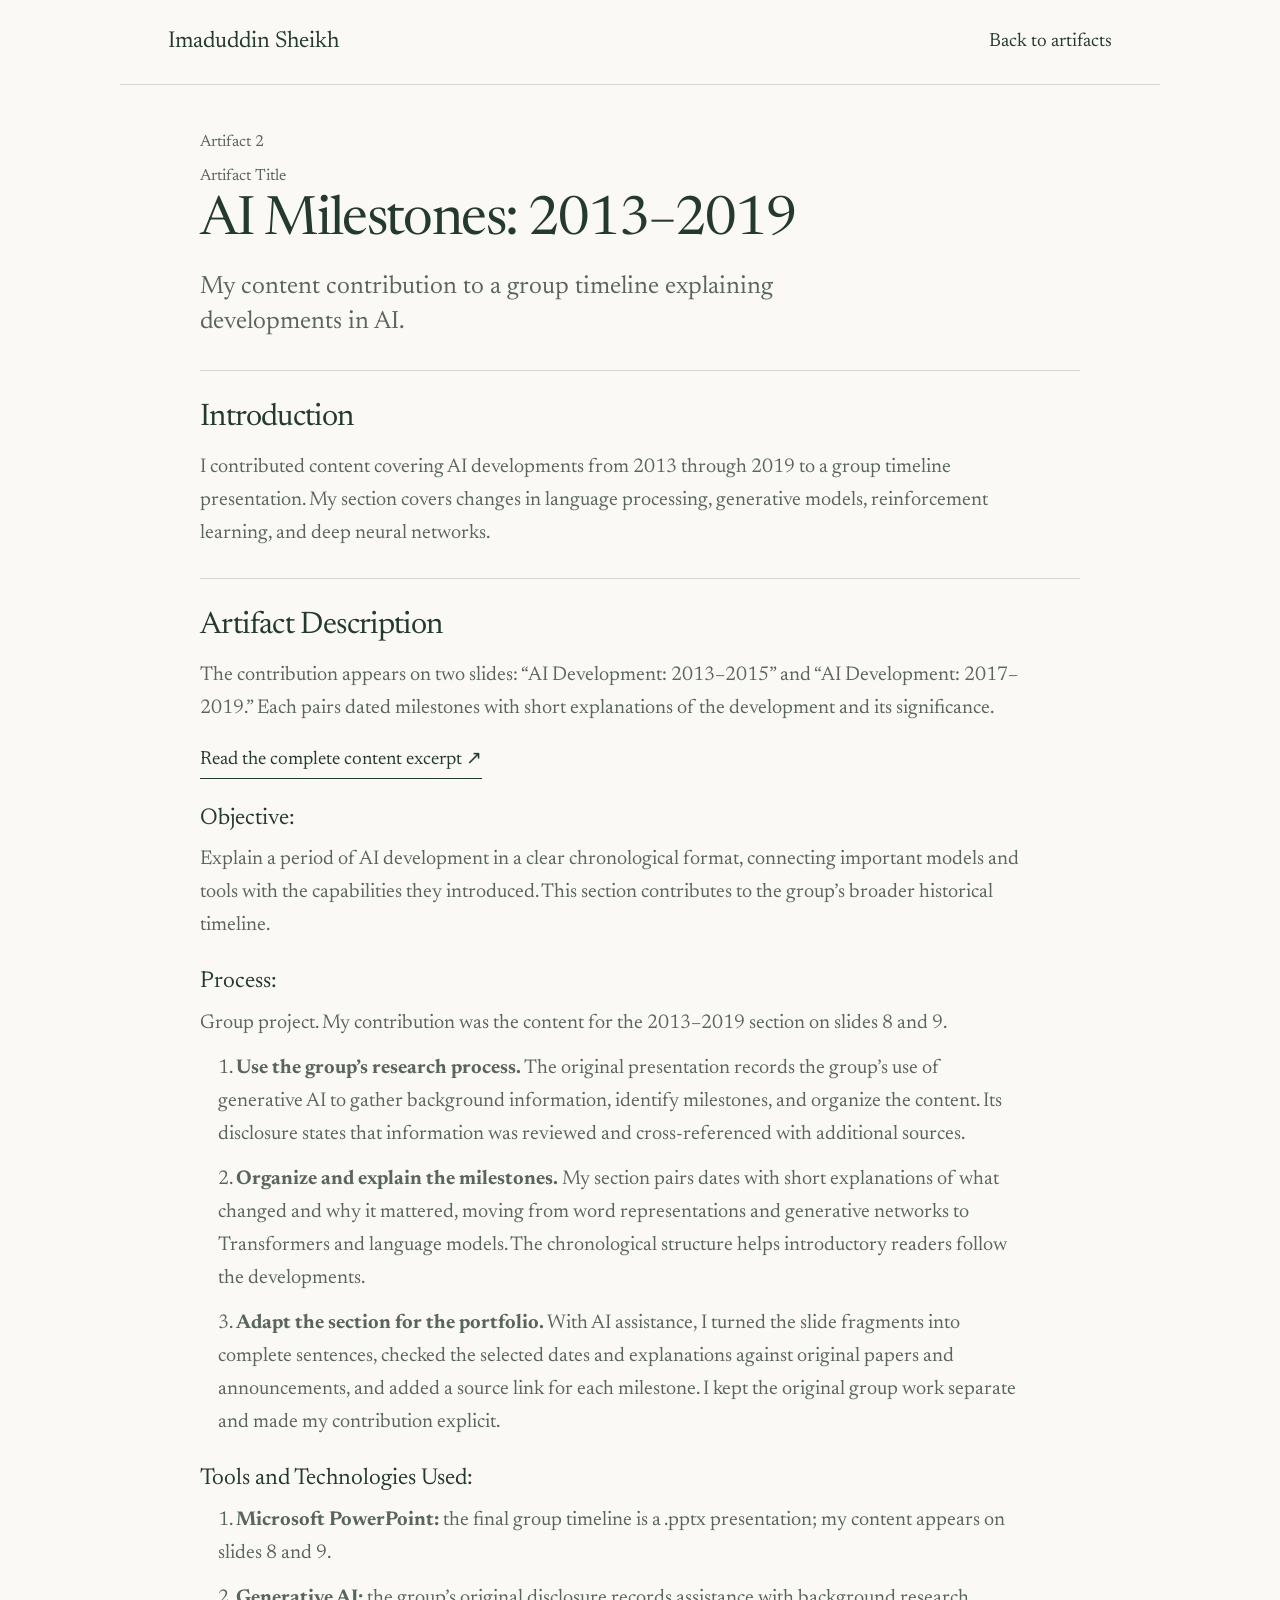
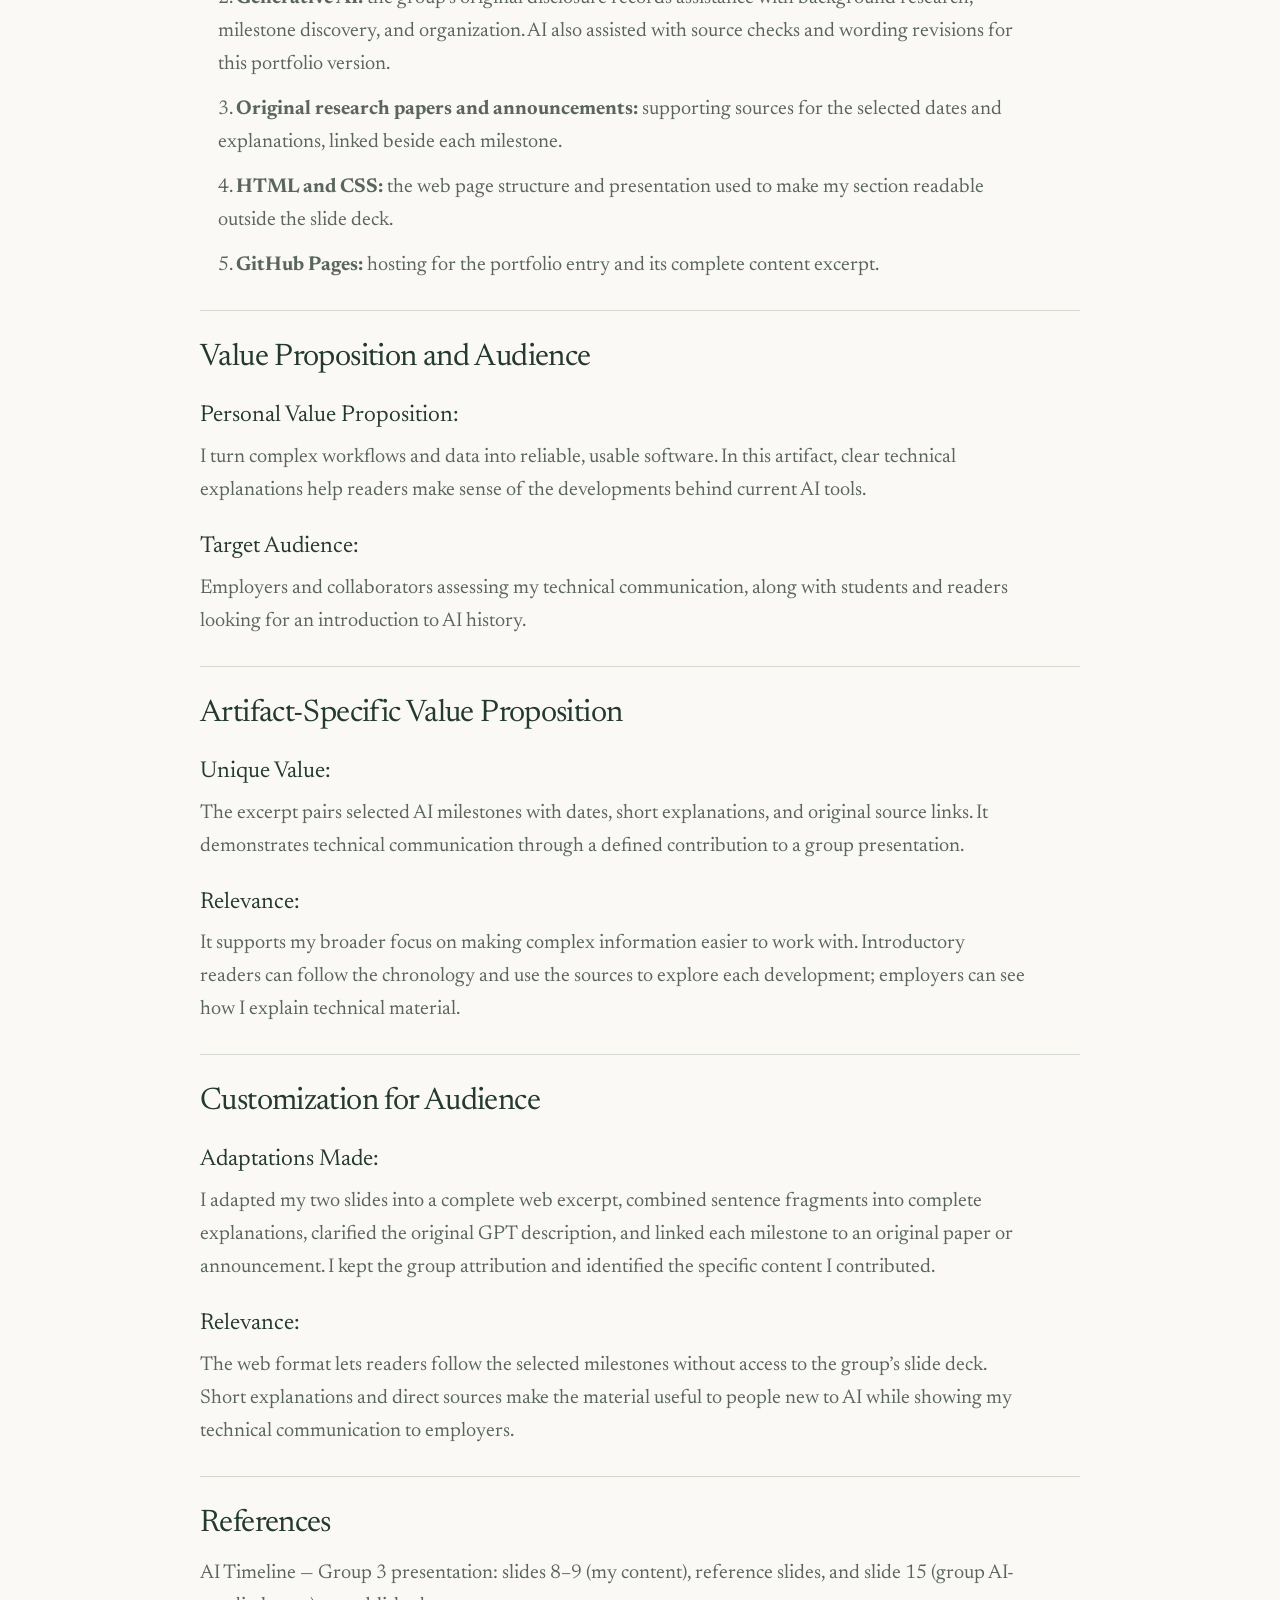
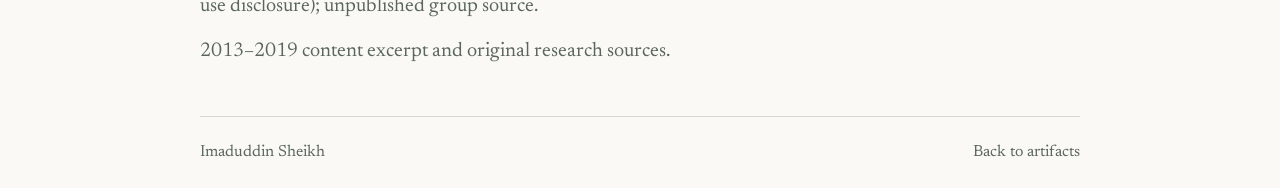
==== commit 0caa5d8f: "Align portfolio and both artifacts with exact course template" ====
--- a/ai-milestones-2013-2019.html
+++ b/ai-milestones-2013-2019.html
@@ -1,9 +1,42 @@
-<!doctype html><html lang="en"><head><meta charset="utf-8"><meta name="viewport" content="width=device-width,initial-scale=1"><title>AI Milestones: 2013–2019 — Imaduddin Sheikh</title><link rel="icon" href="assets/favicon.svg"><link rel="stylesheet" href="assets/styles.css"><link rel="stylesheet" href="assets/project.css"><link rel="stylesheet" href="assets/artifact-exhibits.css"></head><body><a class="skip" href="#main">Skip to content</a><header class="detail-header"><a class="portfolio-name" href="https://isheikh8492.github.io/">Imaduddin Sheikh</a><a href="https://isheikh8492.github.io/#work">Back to projects</a></header><div class="detail-wrap"><main id="main"><div class="detail-hero"><h1>AI Milestones: 2013–2019</h1><p class="artifact-summary">My content contribution to a group timeline explaining developments in AI.</p></div><section class="detail-section"><h2>Explore the work</h2><div class="case-links"><a href="ai-milestones-excerpt.html">Read my slide content ↗</a></div><div class="work-exhibit"><p class="exhibit-label">Content contributed to slides 8–9</p><div class="era-grid"><div><p class="era">2013–2015</p><h3>Language, generation, and deeper networks</h3><p>word2vec · GANs · Attention · Atari · TensorFlow · ResNet · OpenAI</p></div><div><p class="era">2017–2019</p><h3>Transformers and language models</h3><p>Transformers · AlphaZero · GPT · BERT · GPT-2</p></div></div></div><p class="case-note">The preview groups topics from my two slides. The linked excerpt adapts my submitted slide content into complete sentences for web readers. Dates refer to the cited research submissions or announcements; this is a selection of milestones, not a complete history.</p></section>
-<section class="detail-section"><h2>Overview</h2><p class="placeholder-copy">I contributed content covering AI developments from 2013 through 2019 to a group timeline presentation. My section covers changes in language processing, generative models, reinforcement learning, and deep neural networks.</p></section>
-<section class="detail-section"><h2>The project</h2><p class="placeholder-copy">The contribution appears on two slides: “AI Development: 2013–2015” and “AI Development: 2017–2019.” Each pairs dated milestones with short explanations of the development and its significance.</p><div class="personal-contribution"><h3>My contribution</h3><p class="placeholder-copy">I contributed the content for the presentation’s 2013–2019 section, shown on slides 8 and 9. The complete timeline is a group project.</p></div></section>
-<section class="detail-section"><h2>The goal</h2><p class="placeholder-copy">Explain a period of AI development in a clear chronological format, connecting important models and tools with the capabilities they introduced. This section contributes to the group’s broader historical timeline.</p></section>
-<section class="detail-section"><h2>My approach</h2><ol class="process-list"><li><strong>Work within my section.</strong> I contributed the content for the 2013–2019 section on slides 8 and 9. This kept my work focused on one part of the group’s wider AI timeline.</li><li><strong>Use the group’s research process.</strong> The original presentation records the group’s use of generative AI to gather background information, identify milestones, and organize the content. Its disclosure states that information was reviewed and cross-referenced with additional sources.</li><li><strong>Organize and explain the milestones.</strong> My section pairs dates with short explanations of what changed and why it mattered, moving from word representations and generative networks to Transformers and language models. The chronological structure helps introductory readers follow the developments.</li><li><strong>Adapt the section for the portfolio.</strong> With AI assistance, I turned the slide fragments into complete sentences, checked the selected dates and explanations against original papers and announcements, and added a source link for each milestone. I kept the original group work separate and made my contribution explicit.</li></ol></section>
-<section class="detail-section"><h2>Tools &amp; technologies</h2><ul class="case-list"><li><strong>Microsoft PowerPoint:</strong> the final group timeline is a .pptx presentation; my content appears on slides 8 and 9.</li><li><strong>Generative AI:</strong> the group’s original disclosure records assistance with background research, milestone discovery, and organization. AI also assisted with source checks and wording revisions for this portfolio version.</li><li><strong>Original research papers and announcements:</strong> supporting sources for the selected dates and explanations, linked beside each milestone.</li><li><strong>HTML and CSS:</strong> the web page structure and presentation used to make my section readable outside the slide deck.</li><li><strong>GitHub Pages:</strong> hosting for the portfolio entry and its complete content excerpt.</li></ul></section>
-<section class="detail-section"><h2>Why it matters</h2><h3>What makes it useful</h3><p class="placeholder-copy">The section turns a sequence of technical milestones into short explanations that readers can scan alongside dates. It provides context for how language processing and other AI capabilities developed during this period.</p><h3>Who it helps</h3><p class="placeholder-copy">Students and readers new to AI can use the dated summaries and source links as a starting point for understanding developments behind current AI tools. The artifact demonstrates my ability to make technical material easier to work with through clear explanations, supporting my broader focus on useful software and applied AI.</p></section>
-<section class="detail-section"><h2>Sources</h2><ul class="case-sources"><li>AI Timeline — Group 3 presentation: slides 8–9 (my content), reference slides, and slide 15 (group AI-use disclosure); unpublished group source</li><li><a href="ai-milestones-excerpt.html">2013–2019 slide-content excerpt</a></li></ul><p class="case-note">The excerpt links original papers and announcements for the selected milestones. Other periods in the group timeline are outside my stated contribution.</p></section>
-</main><footer class="detail-footer"><span>Imaduddin Sheikh</span><a href="https://isheikh8492.github.io/#work">Back to projects</a></footer></div></body></html>+<!doctype html><html lang="en"><head><meta charset="utf-8"><meta name="viewport" content="width=device-width,initial-scale=1"><title>AI Milestones: 2013–2019 — Imaduddin Sheikh</title><link rel="icon" href="assets/favicon.svg?v=20261027"><link rel="stylesheet" href="assets/styles.css"><link rel="stylesheet" href="assets/project.css"><link rel="stylesheet" href="assets/template-alignment.css"></head><body><a class="skip" href="#main">Skip to content</a><header class="detail-header"><a class="portfolio-name" href="index.html">Imaduddin Sheikh</a><a href="index.html#work">Back to artifacts</a></header><div class="detail-wrap"><main id="main"><div class="detail-hero"><p class="artifact-number">Artifact 2</p><p class="field-label">Artifact Title</p><h1>AI Milestones: 2013–2019</h1><p class="artifact-summary">My content contribution to a group timeline explaining developments in AI.</p></div><section class="detail-section"><h2>Introduction</h2>
+<p class="template-copy">I contributed content covering AI developments from 2013 through 2019 to a group timeline presentation. My section covers changes in language processing, generative models, reinforcement learning, and deep neural networks.</p>
+</section>
+<section class="detail-section"><h2>Artifact Description</h2>
+<p class="template-copy">The contribution appears on two slides: “AI Development: 2013–2015” and “AI Development: 2017–2019.” Each pairs dated milestones with short explanations of the development and its significance.</p>
+<div class="case-links"><a href="ai-milestones-excerpt.html">Read the complete content excerpt ↗</a></div>
+<h3>Objective:</h3>
+<p class="template-copy">Explain a period of AI development in a clear chronological format, connecting important models and tools with the capabilities they introduced. This section contributes to the group’s broader historical timeline.</p>
+<h3>Process:</h3>
+<p class="template-copy">Group project. My contribution was the content for the 2013–2019 section on slides 8 and 9.</p>
+<p class="template-copy process-step">1. <strong>Use the group’s research process.</strong> The original presentation records the group’s use of generative AI to gather background information, identify milestones, and organize the content. Its disclosure states that information was reviewed and cross-referenced with additional sources.</p>
+<p class="template-copy process-step">2. <strong>Organize and explain the milestones.</strong> My section pairs dates with short explanations of what changed and why it mattered, moving from word representations and generative networks to Transformers and language models. The chronological structure helps introductory readers follow the developments.</p>
+<p class="template-copy process-step">3. <strong>Adapt the section for the portfolio.</strong> With AI assistance, I turned the slide fragments into complete sentences, checked the selected dates and explanations against original papers and announcements, and added a source link for each milestone. I kept the original group work separate and made my contribution explicit.</p>
+<h3>Tools and Technologies Used:</h3>
+<p class="template-copy process-step">1. <strong>Microsoft PowerPoint:</strong> the final group timeline is a .pptx presentation; my content appears on slides 8 and 9.</p>
+<p class="template-copy process-step">2. <strong>Generative AI:</strong> the group’s original disclosure records assistance with background research, milestone discovery, and organization. AI also assisted with source checks and wording revisions for this portfolio version.</p>
+<p class="template-copy process-step">3. <strong>Original research papers and announcements:</strong> supporting sources for the selected dates and explanations, linked beside each milestone.</p>
+<p class="template-copy process-step">4. <strong>HTML and CSS:</strong> the web page structure and presentation used to make my section readable outside the slide deck.</p>
+<p class="template-copy process-step">5. <strong>GitHub Pages:</strong> hosting for the portfolio entry and its complete content excerpt.</p>
+</section>
+<section class="detail-section"><h2>Value Proposition and Audience</h2>
+<h3>Personal Value Proposition:</h3>
+<p class="template-copy">I turn complex workflows and data into reliable, usable software. In this artifact, clear technical explanations help readers make sense of the developments behind current AI tools.</p>
+<h3>Target Audience:</h3>
+<p class="template-copy">Employers and collaborators assessing my technical communication, along with students and readers looking for an introduction to AI history.</p>
+</section>
+<section class="detail-section"><h2>Artifact-Specific Value Proposition</h2>
+<h3>Unique Value:</h3>
+<p class="template-copy">The excerpt pairs selected AI milestones with dates, short explanations, and original source links. It demonstrates technical communication through a defined contribution to a group presentation.</p>
+<h3>Relevance:</h3>
+<p class="template-copy">It supports my broader focus on making complex information easier to work with. Introductory readers can follow the chronology and use the sources to explore each development; employers can see how I explain technical material.</p>
+</section>
+<section class="detail-section"><h2>Customization for Audience</h2>
+<h3>Adaptations Made:</h3>
+<p class="template-copy">I adapted my two slides into a complete web excerpt, combined sentence fragments into complete explanations, clarified the original GPT description, and linked each milestone to an original paper or announcement. I kept the group attribution and identified the specific content I contributed.</p>
+<h3>Relevance:</h3>
+<p class="template-copy">The web format lets readers follow the selected milestones without access to the group’s slide deck. Short explanations and direct sources make the material useful to people new to AI while showing my technical communication to employers.</p>
+</section>
+<section class="detail-section"><h2>References</h2>
+<p class="template-copy">AI Timeline — Group 3 presentation: slides 8–9 (my content), reference slides, and slide 15 (group AI-use disclosure); unpublished group source.</p>
+<p class="template-copy"><a href="ai-milestones-excerpt.html">2013–2019 content excerpt and original research sources</a>.</p>
+</section></main><footer class="detail-footer"><span>Imaduddin Sheikh</span><a href="index.html#work">Back to artifacts</a></footer></div></body></html>
--- a/assets/template-alignment.css
+++ b/assets/template-alignment.css
@@ -0,0 +1 @@
+.field-label,.artifact-number{font-size:16px;line-height:1.4;color:var(--muted)}.field-label{margin-top:12px}.artifact-number{margin-bottom:10px}.detail-hero .field-label+h1{margin-top:5px}.template-copy{font-size:20px;line-height:1.65;color:var(--muted);max-width:75ch}.template-copy+.template-copy{margin-top:12px}.detail-section h3{font-size:23px;margin:26px 0 10px}.process-step{padding-left:18px}.bio-heading{font-size:30px;line-height:1.2;margin:28px 0 -14px}.portfolio-value{max-width:880px;margin:28px auto 0}.portfolio-value h3{font-size:23px;margin:23px 0 9px}.portfolio-value p{font-size:21px;line-height:1.6;color:var(--muted)}.template-notice{margin-top:20px}@media(max-width:760px){.template-copy{font-size:19px}.portfolio-value p{font-size:20px}.bio-heading{font-size:27px}.process-step{padding-left:0}}.bio-subsection{text-align:left}.bio-subsection>h3,.bio-subsection>.section-heading>h3{font-size:34px;line-height:1.1;text-align:center;letter-spacing:-.025em}.focus h4{font-size:22px;line-height:1.2;letter-spacing:-.015em;margin-bottom:10px}.employer-header h4{font-size:26px;line-height:1.2;letter-spacing:-.015em}.position h5{font-size:21px;line-height:1.3;font-weight:400;margin:0}.education-entry h4{font-size:24px;line-height:1.25;letter-spacing:-.015em}.professional-bio .focus h4,.professional-bio .employer-header h4,.professional-bio .education-entry h4{font-weight:400}@media(max-width:760px){.bio-subsection>h3,.bio-subsection>.section-heading>h3{font-size:30px}.employer-header h4{font-size:24px}.education-entry h4{font-size:23px}}
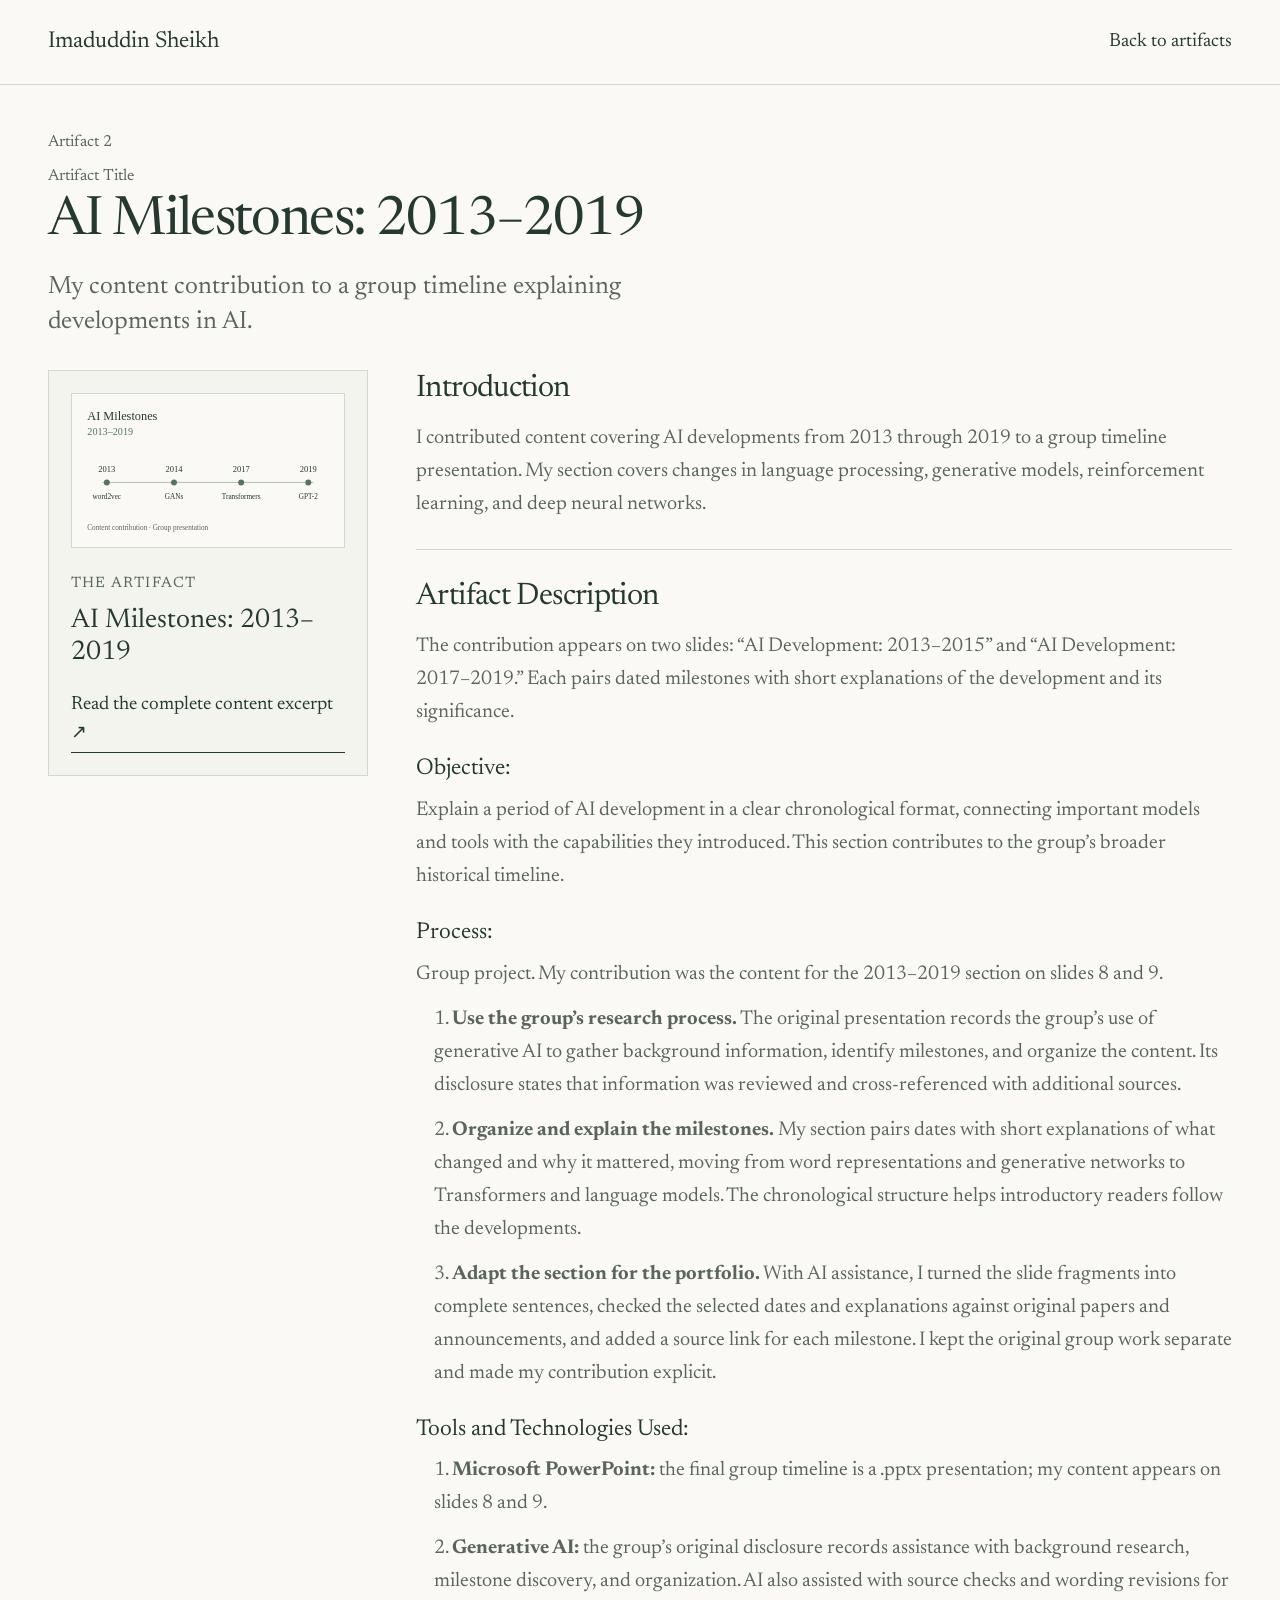
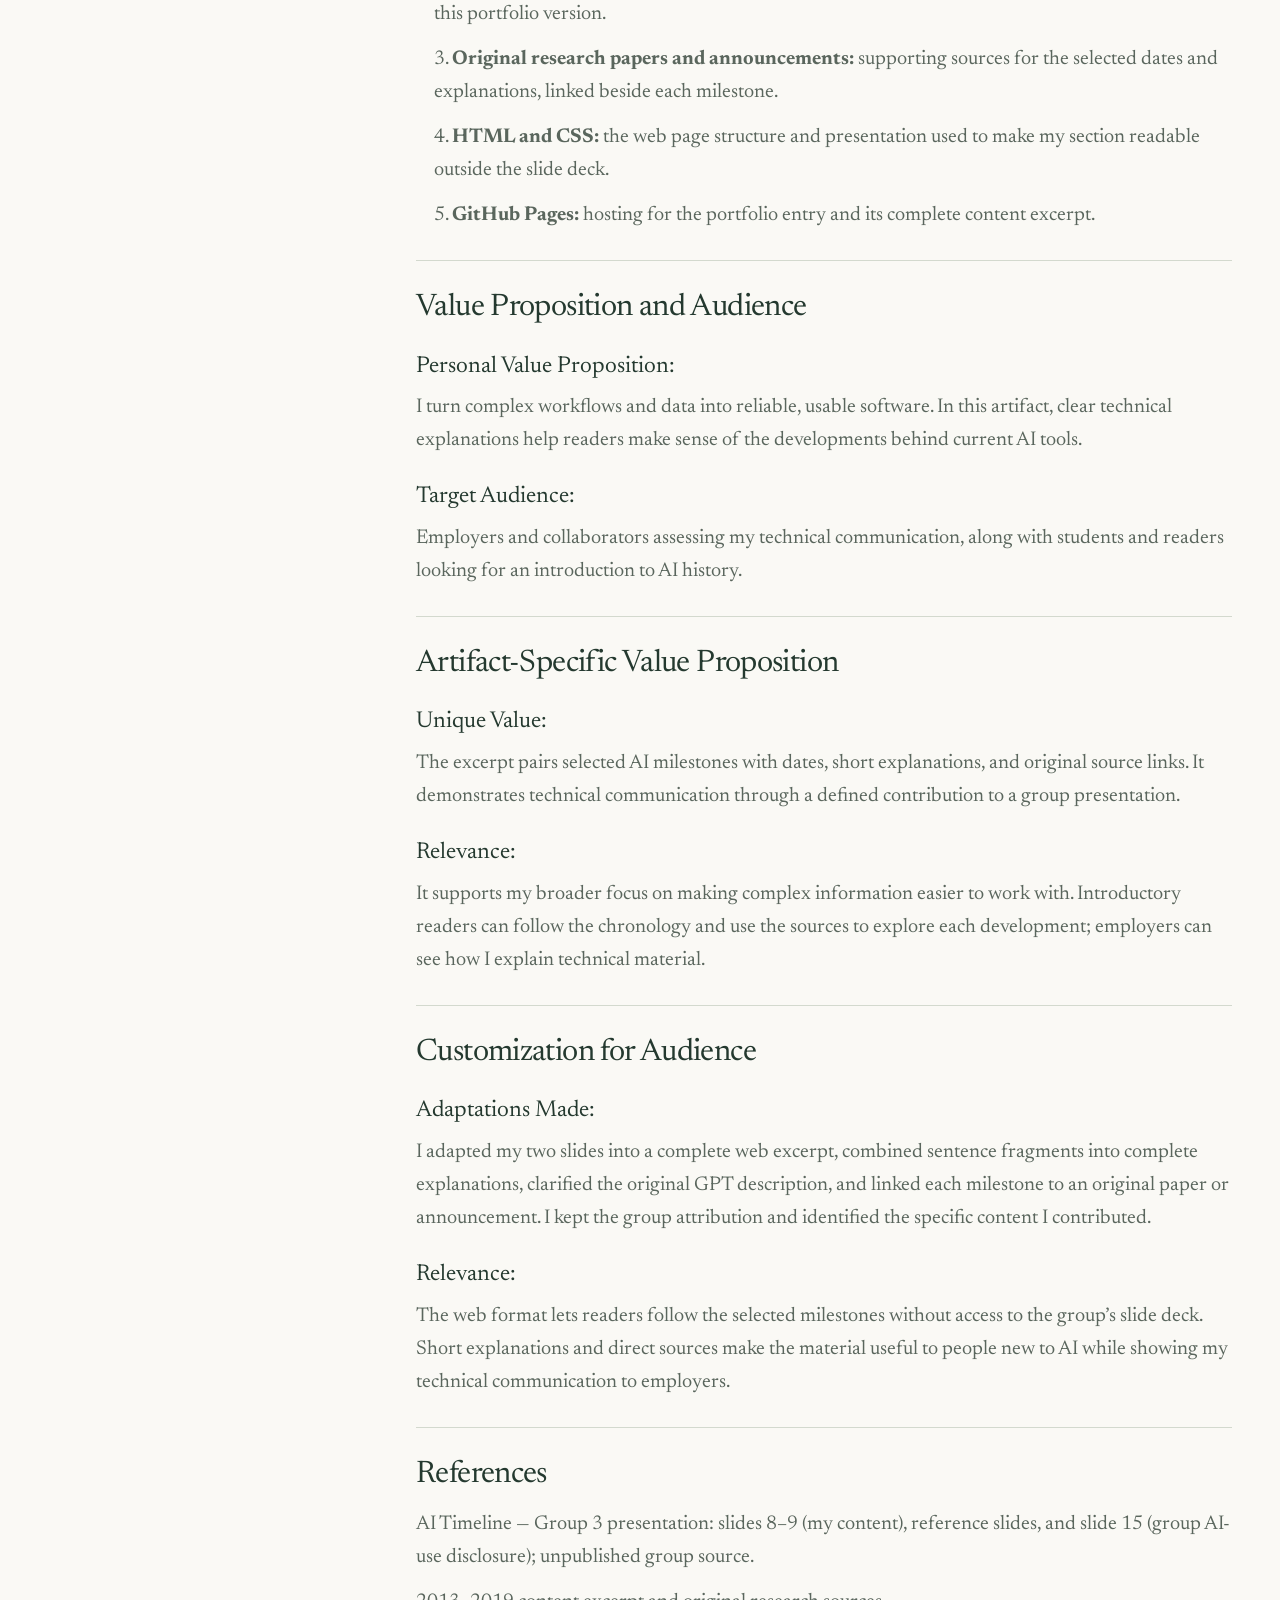
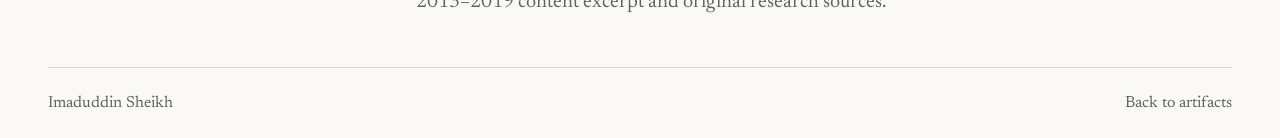
==== commit 86173dd4: "Match other artifact pages to responsive two-column layout" ====
--- a/ai-milestones-2013-2019.html
+++ b/ai-milestones-2013-2019.html
@@ -1,9 +1,9 @@
-<!doctype html><html lang="en"><head><meta charset="utf-8"><meta name="viewport" content="width=device-width,initial-scale=1"><title>AI Milestones: 2013–2019 — Imaduddin Sheikh</title><link rel="icon" href="assets/favicon.svg?v=20261027"><link rel="stylesheet" href="assets/styles.css"><link rel="stylesheet" href="assets/project.css"><link rel="stylesheet" href="assets/template-alignment.css"></head><body><a class="skip" href="#main">Skip to content</a><header class="detail-header"><a class="portfolio-name" href="index.html">Imaduddin Sheikh</a><a href="index.html#work">Back to artifacts</a></header><div class="detail-wrap"><main id="main"><div class="detail-hero"><p class="artifact-number">Artifact 2</p><p class="field-label">Artifact Title</p><h1>AI Milestones: 2013–2019</h1><p class="artifact-summary">My content contribution to a group timeline explaining developments in AI.</p></div><section class="detail-section"><h2>Introduction</h2>
+<!doctype html><html lang="en"><head><meta charset="utf-8"><meta name="viewport" content="width=device-width,initial-scale=1"><title>AI Milestones: 2013–2019 — Imaduddin Sheikh</title><link rel="icon" href="assets/favicon.svg?v=20261027"><link rel="stylesheet" href="assets/styles.css"><link rel="stylesheet" href="assets/project.css"><link rel="stylesheet" href="assets/template-alignment.css"><style>.detail-header{max-width:1280px}.detail-wrap{max-width:1280px}.detail-hero{max-width:1050px}.artifact-layout{display:grid;grid-template-columns:minmax(250px,320px) minmax(0,1fr);gap:48px;align-items:start}.artifact-details{min-width:0}.artifact-resource{position:sticky;top:24px}.resource-card{border:1px solid var(--rule);padding:22px;background:#f3f4ed}.resource-card img{display:block;width:100%;height:auto;border:1px solid var(--rule)}.resource-label{font-size:15px;text-transform:uppercase;letter-spacing:.08em;margin:24px 0 10px;color:var(--muted)}.resource-card h2{font-size:27px;font-weight:400;line-height:1.2;margin:0 0 14px}.resource-description{font-size:18px;line-height:1.5;color:var(--muted)}.resource-card .case-links{display:flex;flex-direction:column;align-items:flex-start;gap:18px;margin-bottom:0}.resource-card a{overflow-wrap:anywhere}.artifact-details .detail-section:first-child{padding-top:0;border-top:0}.artifact-details .comparison{margin:24px 0}.artifact-details .comparison table{font-size:17px}.artifact-details .comparison td,.artifact-details .comparison th{padding:12px}@media(max-width:950px){.artifact-layout{grid-template-columns:1fr;gap:36px}.artifact-resource{position:static}.resource-card{display:grid;grid-template-columns:minmax(180px,1fr) 1fr;gap:0 26px}.resource-card>a{grid-row:1/5}.resource-label{margin-top:0}}@media(max-width:600px){.resource-card{display:block}.resource-label{margin-top:22px}.artifact-details .comparison table{min-width:600px}}.resource-card>img{grid-row:1/5}.detail-section a{overflow-wrap:anywhere}:focus-visible{outline:3px solid #526b45;outline-offset:4px}</style></head><body><a class="skip" href="#main">Skip to content</a><header class="detail-header"><a class="portfolio-name" href="index.html">Imaduddin Sheikh</a><a href="index.html#work">Back to artifacts</a></header><div class="detail-wrap"><main id="main"><div class="detail-hero"><p class="artifact-number">Artifact 2</p><p class="field-label">Artifact Title</p><h1>AI Milestones: 2013–2019</h1><p class="artifact-summary">My content contribution to a group timeline explaining developments in AI.</p></div><div class="artifact-layout"><aside class="artifact-resource" aria-label="Artifact and supporting work"><div class="resource-card"><img src="assets/ai-milestones-preview.svg" alt="Timeline of selected AI milestones from 2013 through 2019."><p class="resource-label">The artifact</p><h2>AI Milestones: 2013–2019</h2><div class="case-links"><a href="ai-milestones-excerpt.html">Read the complete content excerpt ↗</a></div></div></aside><div class="artifact-details"><section class="detail-section"><h2>Introduction</h2>
 <p class="template-copy">I contributed content covering AI developments from 2013 through 2019 to a group timeline presentation. My section covers changes in language processing, generative models, reinforcement learning, and deep neural networks.</p>
 </section>
 <section class="detail-section"><h2>Artifact Description</h2>
 <p class="template-copy">The contribution appears on two slides: “AI Development: 2013–2015” and “AI Development: 2017–2019.” Each pairs dated milestones with short explanations of the development and its significance.</p>
-<div class="case-links"><a href="ai-milestones-excerpt.html">Read the complete content excerpt ↗</a></div>
+
 <h3>Objective:</h3>
 <p class="template-copy">Explain a period of AI development in a clear chronological format, connecting important models and tools with the capabilities they introduced. This section contributes to the group’s broader historical timeline.</p>
 <h3>Process:</h3>
@@ -39,4 +39,4 @@
 <section class="detail-section"><h2>References</h2>
 <p class="template-copy">AI Timeline — Group 3 presentation: slides 8–9 (my content), reference slides, and slide 15 (group AI-use disclosure); unpublished group source.</p>
 <p class="template-copy"><a href="ai-milestones-excerpt.html">2013–2019 content excerpt and original research sources</a>.</p>
-</section></main><footer class="detail-footer"><span>Imaduddin Sheikh</span><a href="index.html#work">Back to artifacts</a></footer></div></body></html>+</section></div></div></main><footer class="detail-footer"><span>Imaduddin Sheikh</span><a href="index.html#work">Back to artifacts</a></footer></div></body></html>
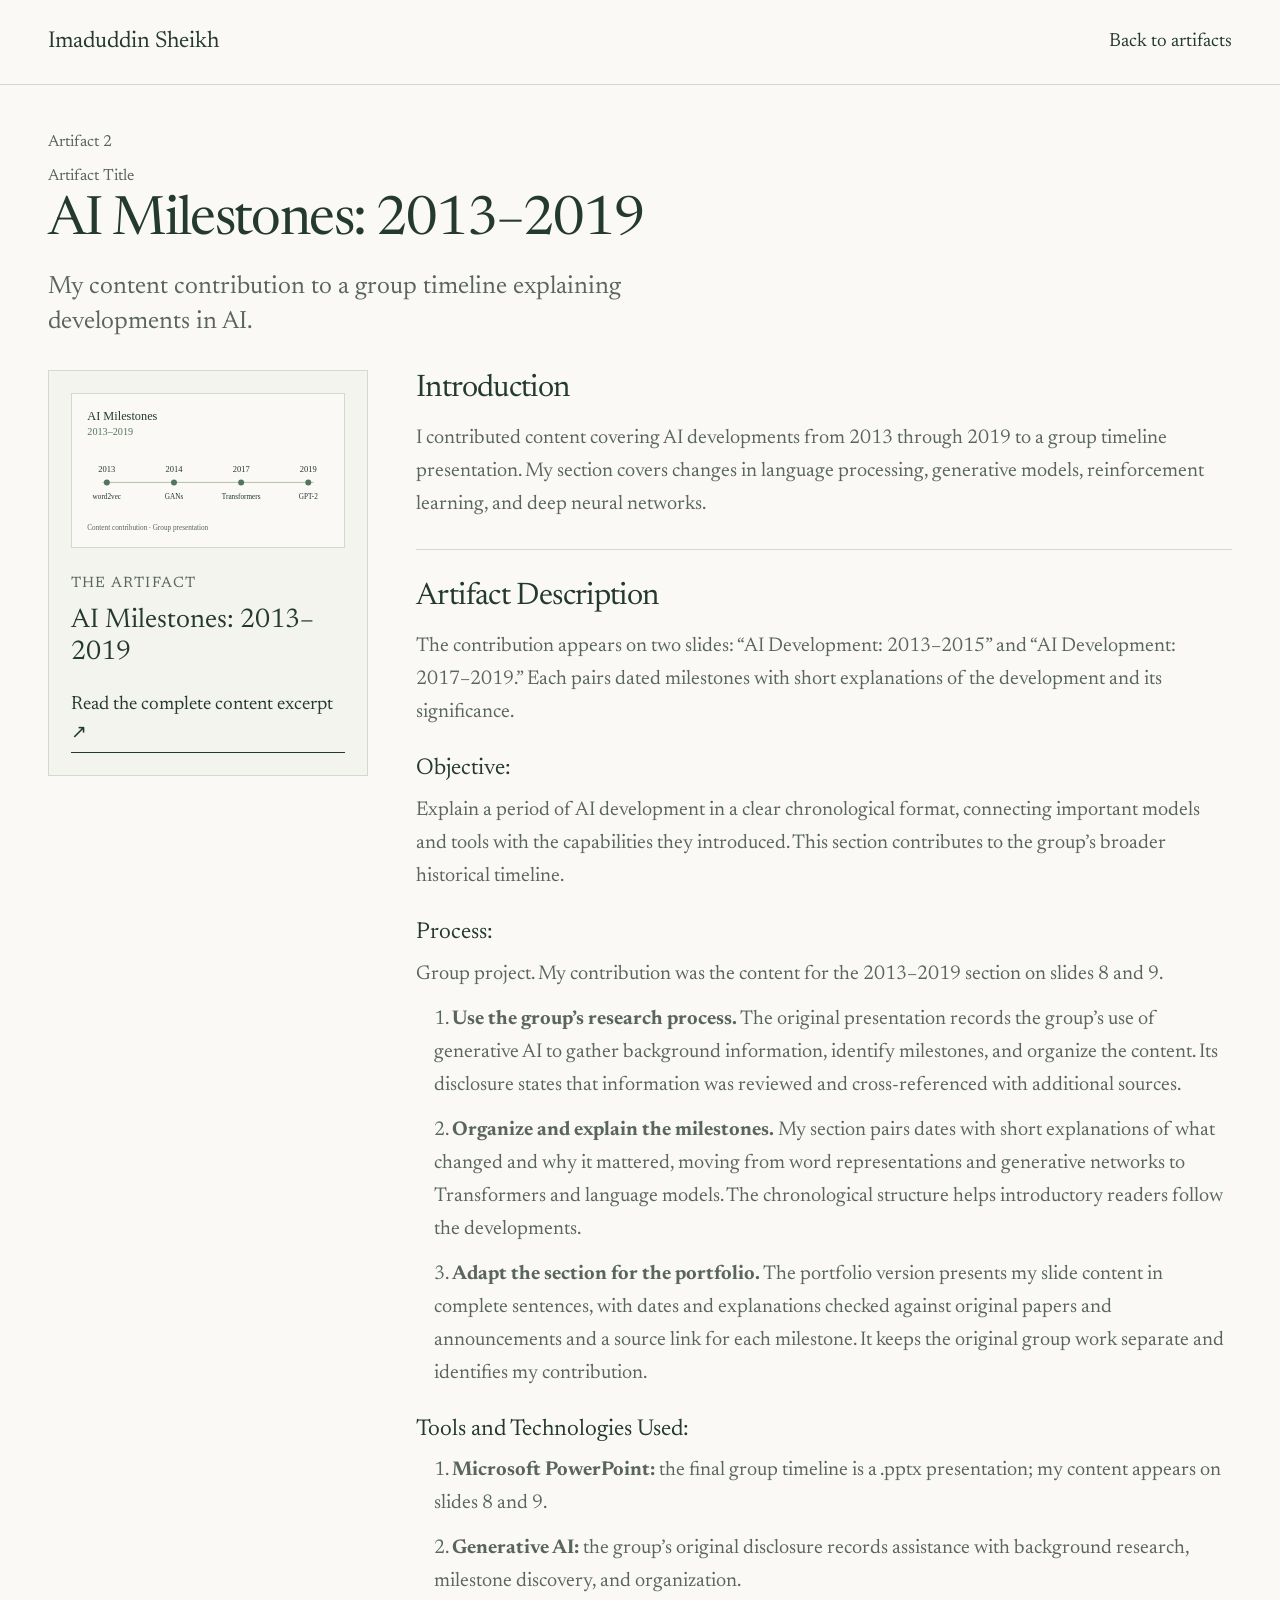
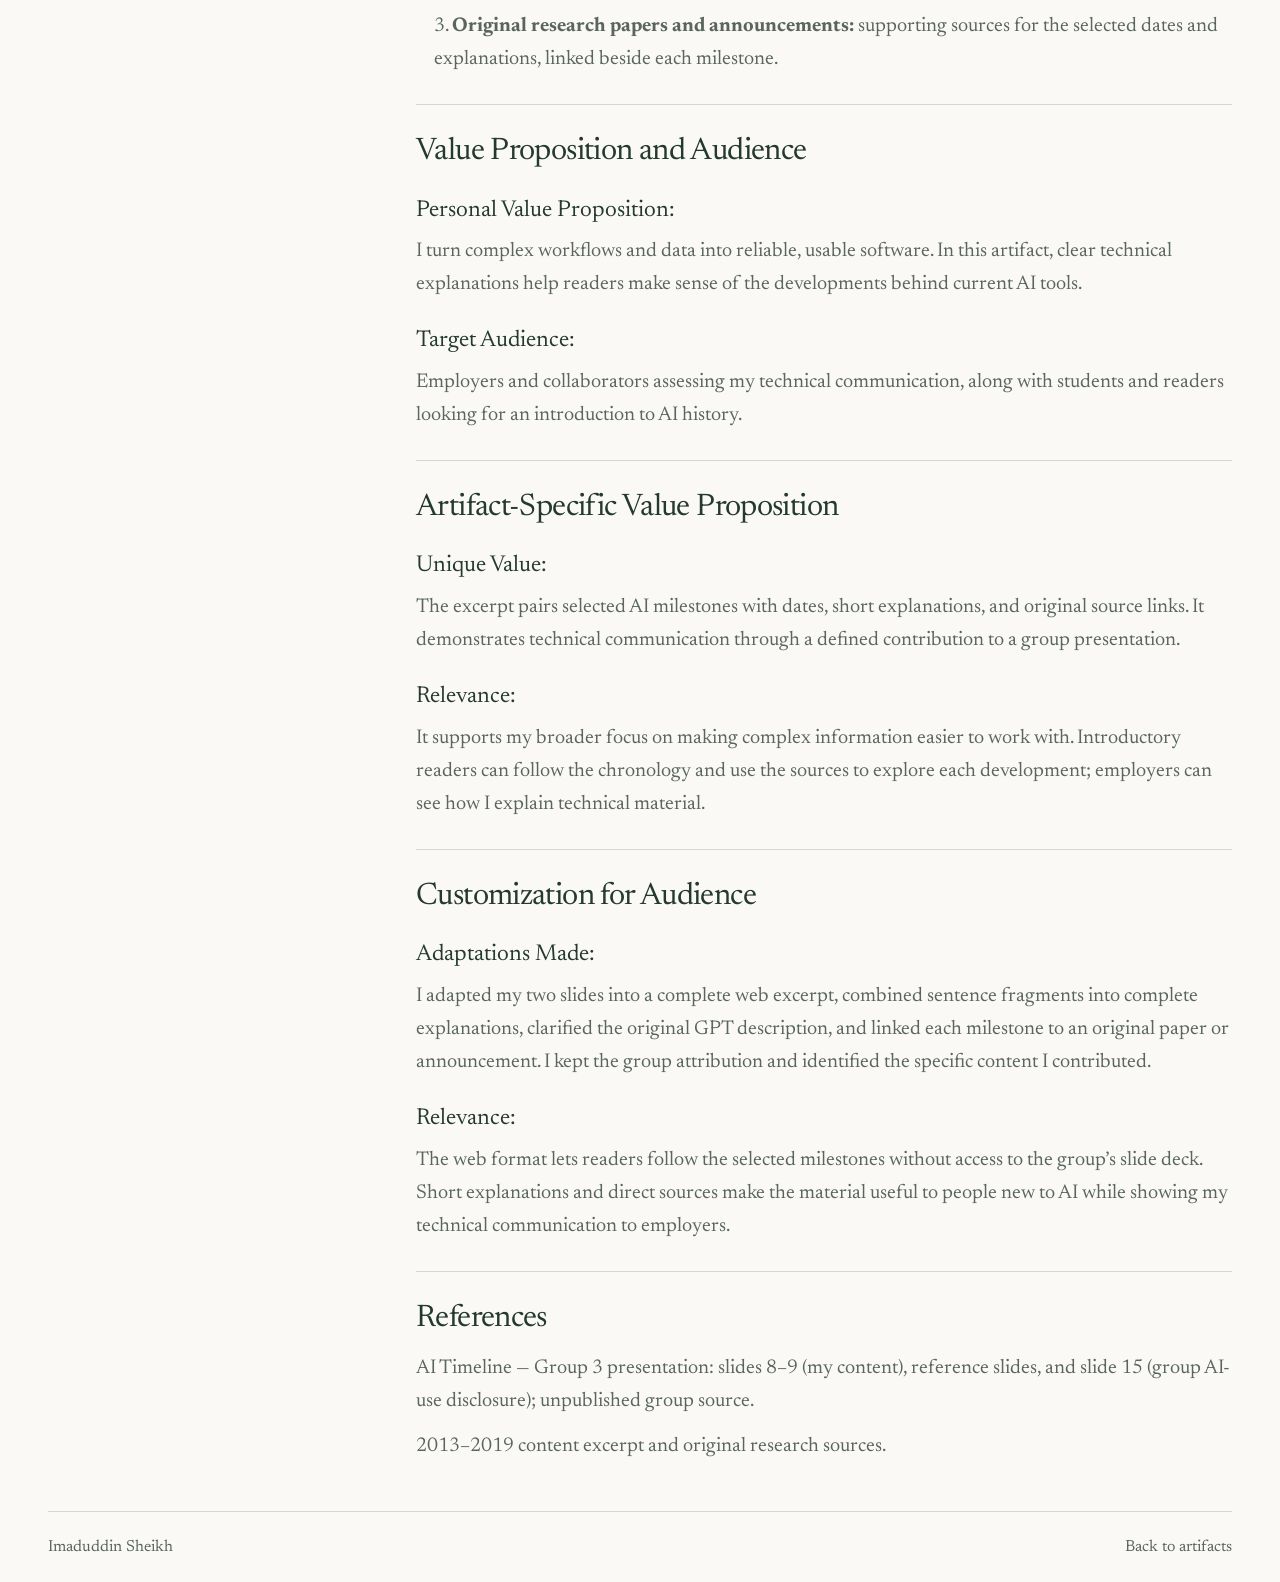
==== commit 4fdf5640: "Focus artifact descriptions on coursework rather than portfolio production" ====
--- a/ai-milestones-2013-2019.html
+++ b/ai-milestones-2013-2019.html
@@ -10,13 +10,13 @@
 <p class="template-copy">Group project. My contribution was the content for the 2013–2019 section on slides 8 and 9.</p>
 <p class="template-copy process-step">1. <strong>Use the group’s research process.</strong> The original presentation records the group’s use of generative AI to gather background information, identify milestones, and organize the content. Its disclosure states that information was reviewed and cross-referenced with additional sources.</p>
 <p class="template-copy process-step">2. <strong>Organize and explain the milestones.</strong> My section pairs dates with short explanations of what changed and why it mattered, moving from word representations and generative networks to Transformers and language models. The chronological structure helps introductory readers follow the developments.</p>
-<p class="template-copy process-step">3. <strong>Adapt the section for the portfolio.</strong> With AI assistance, I turned the slide fragments into complete sentences, checked the selected dates and explanations against original papers and announcements, and added a source link for each milestone. I kept the original group work separate and made my contribution explicit.</p>
+<p class="template-copy process-step">3. <strong>Adapt the section for the portfolio.</strong> The portfolio version presents my slide content in complete sentences, with dates and explanations checked against original papers and announcements and a source link for each milestone. It keeps the original group work separate and identifies my contribution.</p>
 <h3>Tools and Technologies Used:</h3>
 <p class="template-copy process-step">1. <strong>Microsoft PowerPoint:</strong> the final group timeline is a .pptx presentation; my content appears on slides 8 and 9.</p>
-<p class="template-copy process-step">2. <strong>Generative AI:</strong> the group’s original disclosure records assistance with background research, milestone discovery, and organization. AI also assisted with source checks and wording revisions for this portfolio version.</p>
+<p class="template-copy process-step">2. <strong>Generative AI:</strong> the group’s original disclosure records assistance with background research, milestone discovery, and organization.</p>
 <p class="template-copy process-step">3. <strong>Original research papers and announcements:</strong> supporting sources for the selected dates and explanations, linked beside each milestone.</p>
-<p class="template-copy process-step">4. <strong>HTML and CSS:</strong> the web page structure and presentation used to make my section readable outside the slide deck.</p>
-<p class="template-copy process-step">5. <strong>GitHub Pages:</strong> hosting for the portfolio entry and its complete content excerpt.</p>
+
+
 </section>
 <section class="detail-section"><h2>Value Proposition and Audience</h2>
 <h3>Personal Value Proposition:</h3>
